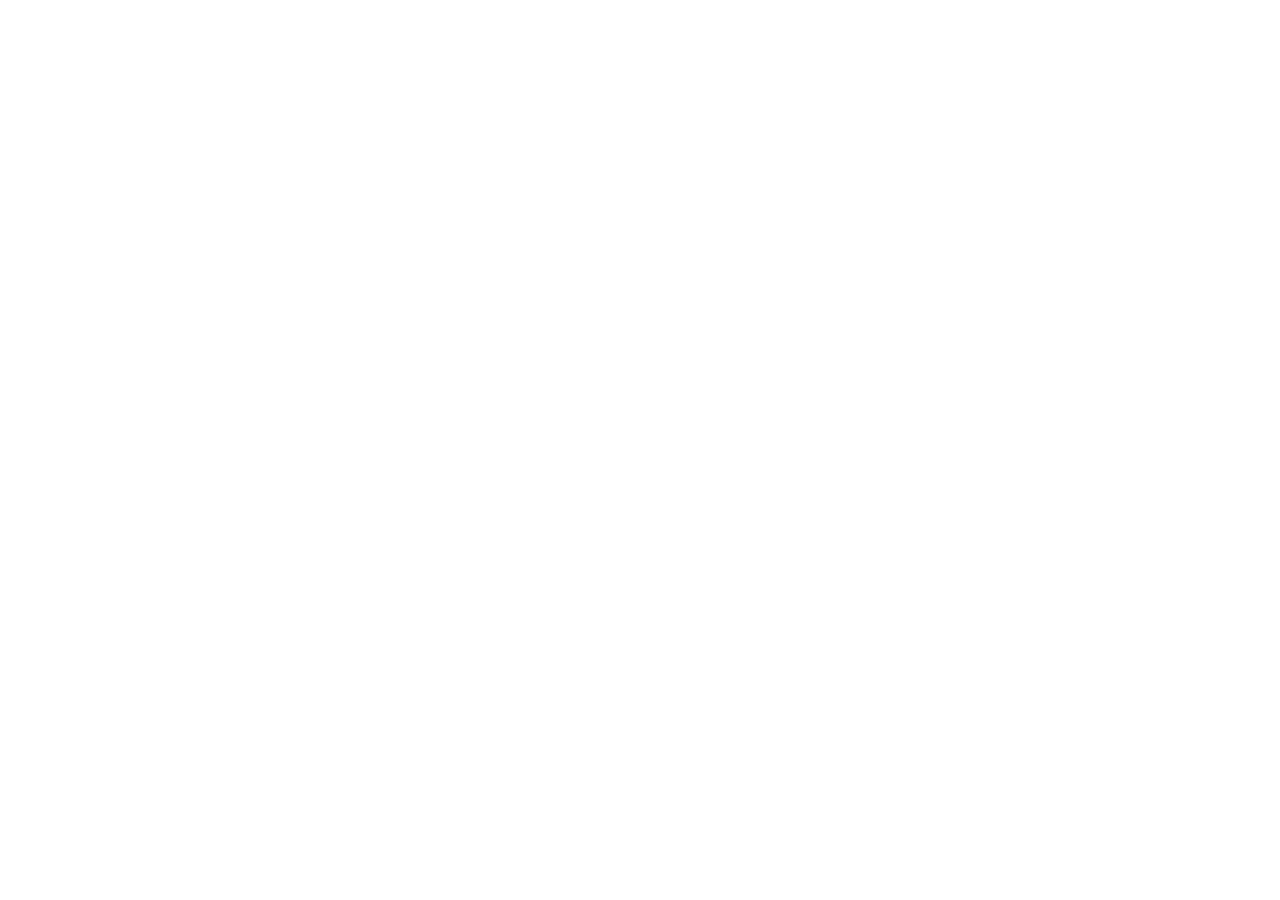
==== about.html @ af75d5c1 "Init : création du dépôt, arborescence des fichiers et structure HTML de base" ====
<!DOCTYPE html>
<html lang="en">
<head>
    <meta charset="UTF-8">
    <meta name="viewport" content="width=device-width, initial-scale=1.0">
    <title>À Propos - AfriTalent</title>


    <link href="https://cdn.jsdelivr.net/npm/bootstrap@5.3.8/dist/css/bootstrap.min.css" rel="stylesheet" integrity="sha384-sRIl4kxILFvY47J16cr9ZwB07vP4J8+LH7qKQnuqkuIAvNWLzeN8tE5YBujZqJLB" crossorigin="anonymous">
    
    
    <link rel="stylesheet" type="text/css" href="css/style.css">
</head>

<body>


    <script src="js/main.js"></script>
    <script src="https://cdn.jsdelivr.net/npm/bootstrap@5.3.8/dist/js/bootstrap.bundle.min.js" integrity="sha384-FKyoEForCGlyvwx9Hj09JcYn3nv7wiPVlz7YYwJrWVcXK/BmnVDxM+D2scQbITxI" crossorigin="anonymous"></script>
</body>
</html>
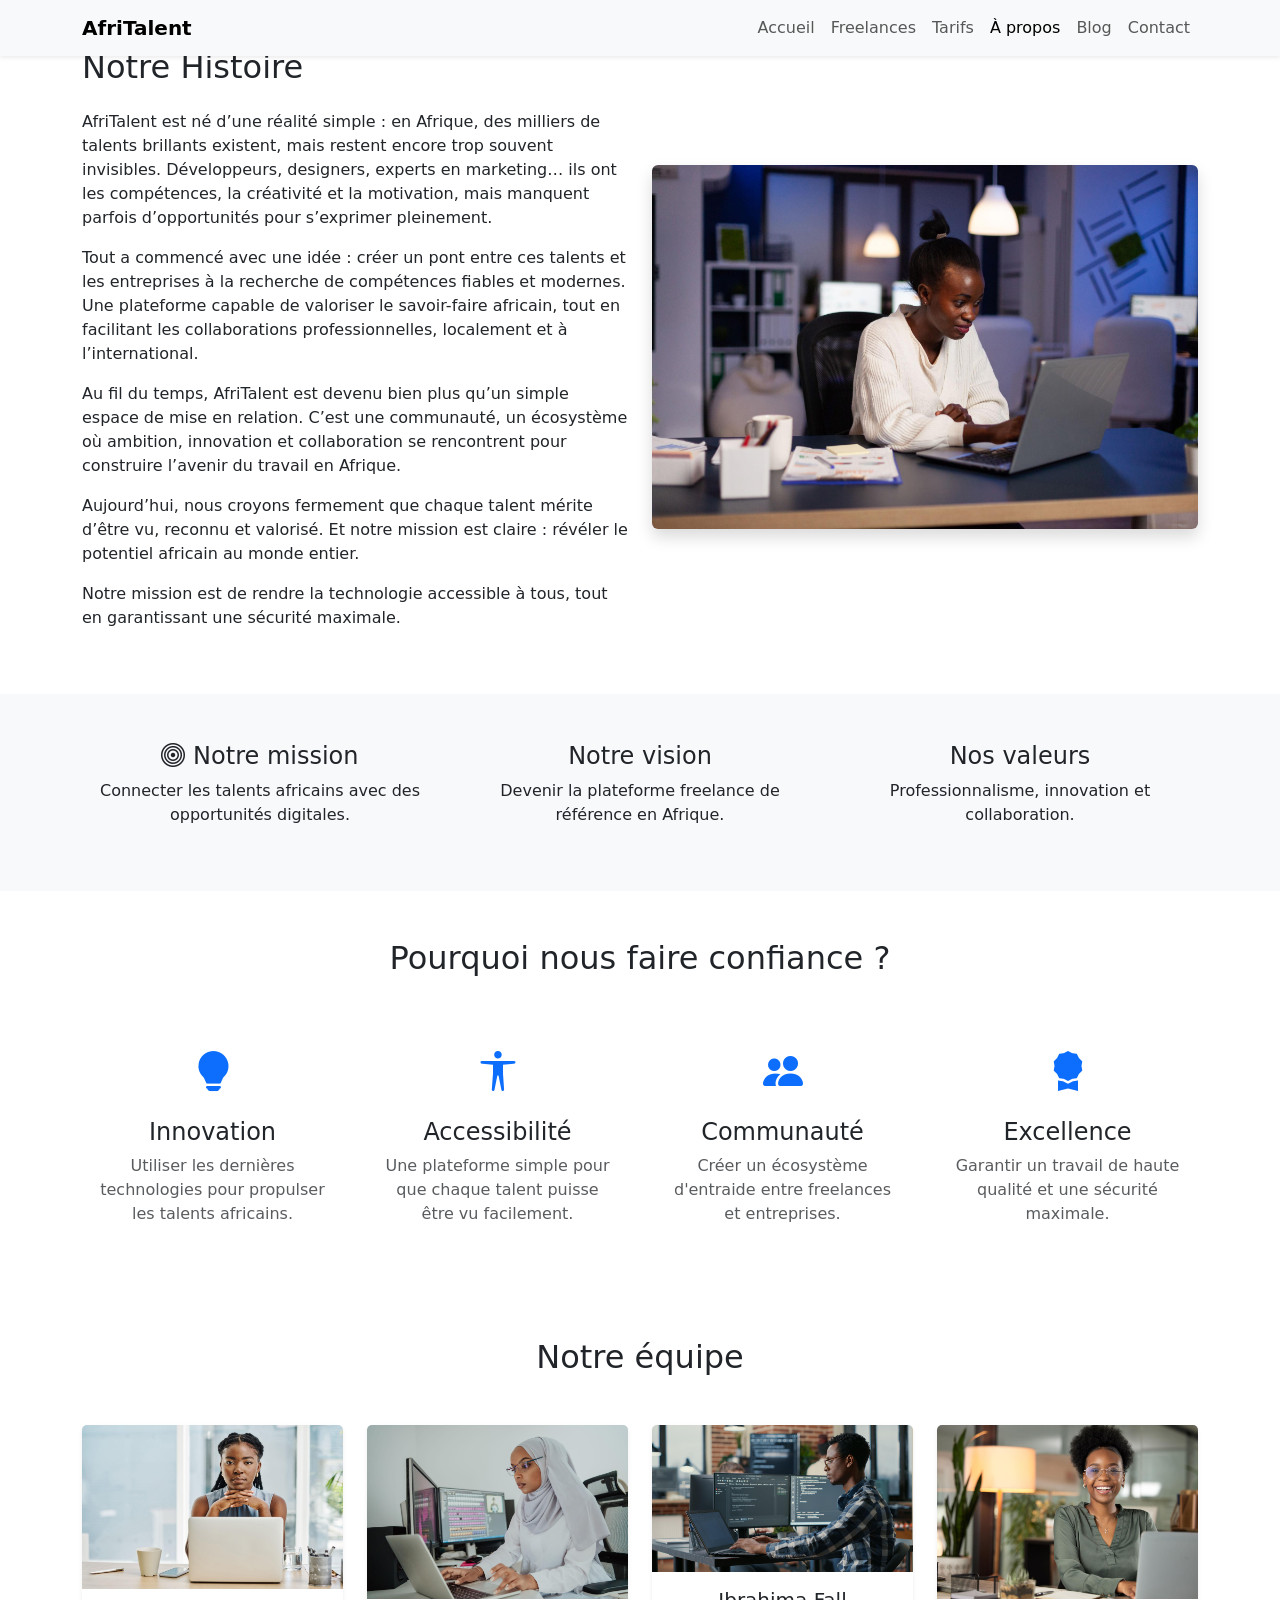
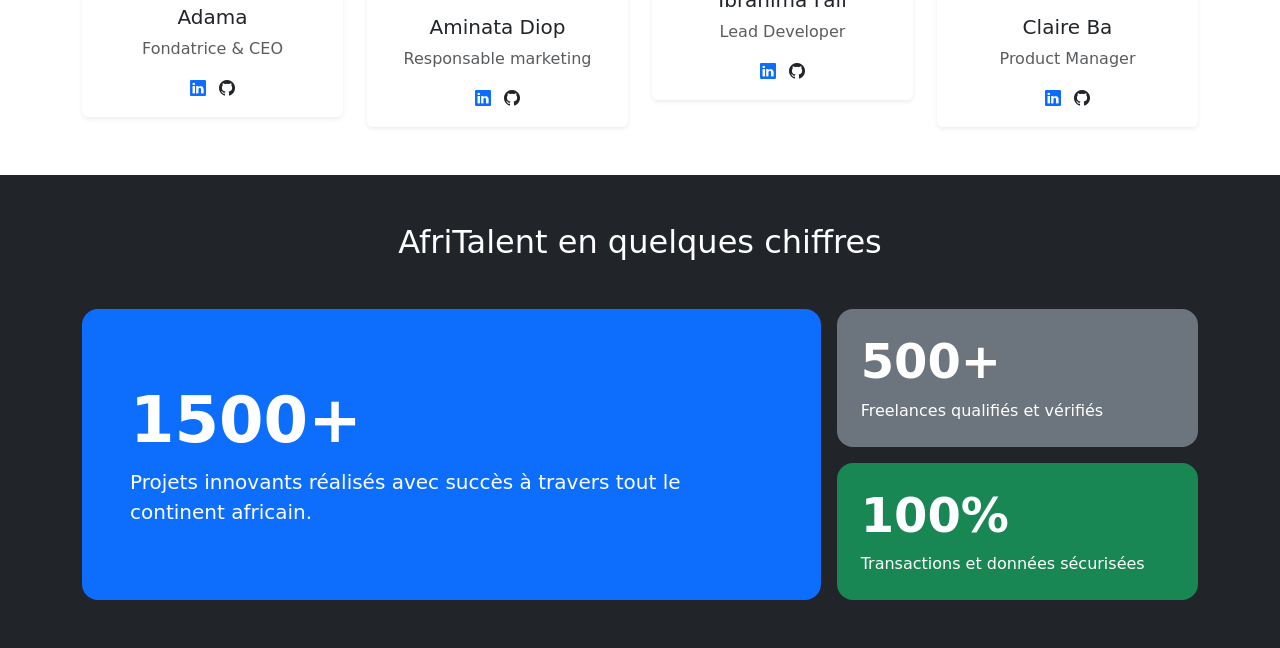
==== commit c970300d: "Commit 2: Structure HTML complete et images" ====
--- a/about.html
+++ b/about.html
@@ -7,14 +7,221 @@
 
 
     <link href="https://cdn.jsdelivr.net/npm/bootstrap@5.3.8/dist/css/bootstrap.min.css" rel="stylesheet" integrity="sha384-sRIl4kxILFvY47J16cr9ZwB07vP4J8+LH7qKQnuqkuIAvNWLzeN8tE5YBujZqJLB" crossorigin="anonymous">
-    
+    <link rel="stylesheet" href="https://cdn.jsdelivr.net/npm/bootstrap-icons@1.11.0/font/bootstrap-icons.css">
     
     <link rel="stylesheet" type="text/css" href="css/style.css">
 </head>
 
 <body>
-
-
+    <header>
+        <nav class="navbar navbar-expand-lg bg-body-tertiary fixed-top shadow-sm">
+            <div class="container">
+                <a class="navbar-brand fw-bold" href="index.html">AfriTalent</a>
+                <button class="navbar-toggler" type="button" data-bs-toggle="collapse" data-bs-target="#navbar" aria-controls="navbar" aria-expanded="false" aria-label="Toggle navigation">
+                    <span class="navbar-toggler-icon"></span>
+                </button>
+                <div class="collapse navbar-collapse" id="navbar">
+                    <ul class="navbar-nav ms-auto mb-2 mb-lg-0">
+                       <li class="nav-item"><a class="nav-link" href="index.html">Accueil</a></li>
+                       <li class="nav-item"><a class="nav-link" href="freelances.html">Freelances</a></li>
+                       <li class="nav-item"><a class="nav-link" href="tarifs.html">Tarifs</a></li>
+                       <li class="nav-item"><a class="nav-link active" aria-current="page" href="about.html">À propos</a></li>
+                       <li class="nav-item"><a class="nav-link" href="blog.html">Blog</a></li>
+                       <li class="nav-item"><a class="nav-link" href="contact.html">Contact</a></li>
+                
+
+                    </ul>
+                </div>
+            </div>
+
+        </nav>
+    </header>
+
+    <section class="histoire py-5">
+    <div class="container">
+        <div class="row align-items-center">
+            <div class="col-md-6">
+                <h2 class="mb-4">Notre Histoire</h2>
+                <p>
+                    AfriTalent est né d’une réalité simple : en Afrique, des milliers de talents brillants existent, mais restent encore trop souvent invisibles. Développeurs, designers, experts en marketing… ils ont les compétences, la créativité et la motivation, mais manquent parfois d’opportunités pour s’exprimer pleinement.
+                </p>    
+                <p>
+                    Tout a commencé avec une idée : créer un pont entre ces talents et les entreprises à la recherche de compétences fiables et modernes. Une plateforme capable de valoriser le savoir-faire africain, tout en facilitant les collaborations professionnelles, localement et à l’international.
+                </p>
+                <p>
+                    Au fil du temps, AfriTalent est devenu bien plus qu’un simple espace de mise en relation. C’est une communauté, un écosystème où ambition, innovation et collaboration se rencontrent pour construire l’avenir du travail en Afrique.
+                </p>
+                <p>
+                    Aujourd’hui, nous croyons fermement que chaque talent mérite d’être vu, reconnu et valorisé. Et notre mission est claire : révéler le potentiel africain au monde entier.
+                </p>
+                <p>
+                    Notre mission est de rendre la technologie accessible à tous, tout en garantissant une sécurité maximale.
+                </p>
+            </div>
+            <div class="col-md-6">
+                <img src="images/notre-histoire.jpg" alt="Notre équipe au travail" class="img-fluid rounded shadow">
+            </div>
+        </div>
+    </div>
+</section>
+
+<section class="py-5 bg-light">
+    <div class="container">
+        <div class="row text-center">
+
+            <div class="col-md-4">
+                <h4><i class="bi bi-bullseye"></i> Notre mission</h4>
+                <p>Connecter les talents africains avec des opportunités digitales.</p>
+            </div>
+
+            <div class="col-md-4">
+                <h4>Notre vision</h4>
+                <p>Devenir la plateforme freelance de référence en Afrique.</p>
+            </div>
+
+            <div class="col-md-4">
+                <h4>Nos valeurs</h4>
+                <p>Professionnalisme, innovation et collaboration.</p>
+            </div>
+
+        </div>
+    </div>
+</section>
+<!-- Section Valeurs Détaillées -->
+<section class="nos-valeurs py-5">
+    <div class="container text-center">
+        <h2 class="mb-5">Pourquoi nous faire confiance ?</h2>
+        <div class="row g-4">
+            <!-- Innovation -->
+            <div class="col-md-3">
+                <div class="card h-100 border-0">
+                    <div class="card-body">
+                        <i class="bi bi-lightbulb-fill text-primary fs-1"></i>
+                        <h4 class="card-title mt-3">Innovation</h4>
+                        <p class="card-text text-muted">Utiliser les dernières technologies pour propulser les talents africains.</p>
+                    </div>
+                </div>
+            </div>
+
+            <!-- Accessibilité -->
+            <div class="col-md-3">
+                <div class="card h-100 border-0">
+                    <div class="card-body">
+                        <i class="bi bi-universal-access text-primary fs-1"></i>
+                        <h4 class="card-title mt-3">Accessibilité</h4>
+                        <p class="card-text text-muted">Une plateforme simple pour que chaque talent puisse être vu facilement.</p>
+                    </div>
+                </div>
+            </div>
+
+            <!-- Communauté -->
+            <div class="col-md-3">
+                <div class="card h-100 border-0">
+                    <div class="card-body">
+                        <i class="bi bi-people-fill text-primary fs-1"></i>
+                        <h4 class="card-title mt-3">Communauté</h4>
+                        <p class="card-text text-muted">Créer un écosystème d'entraide entre freelances et entreprises.</p>
+                    </div>
+                </div>
+            </div>
+
+            <!-- Excellence -->
+            <div class="col-md-3">
+                <div class="card h-100 border-0">
+                    <div class="card-body">
+                        <i class="bi bi-award-fill text-primary fs-1"></i>
+                        <h4 class="card-title mt-3">Excellence</h4>
+                        <p class="card-text text-muted">Garantir un travail de haute qualité et une sécurité maximale.</p>
+                    </div>
+                </div>
+            </div>
+        </div>
+    </div>
+</section>
+
+<section class="py-5">
+    <div class="container">
+        <h2 class="text-center mb-5">Notre équipe</h2>
+
+        <div class="row g-4">
+            <div class="col-12 col-md-6 col-lg-3">
+                <div class="card text-center border-0 shadow-sm">
+                    <img src="images/adama.jpg" class="card-img-top" alt="Fondatrice">
+                    <div class="card-body">
+                        <h5 class="card-title">Adama</h5>
+                        <p class="card-text text-muted">Fondatrice & CEO</p>
+                        <div class="reseaux-sociaux">
+                            <a href="#" class="text-primary me-2"><i class="bi bi-linkedin"></i></a>
+                            <a href="#" class="text-dark"><i class="bi bi-github"></i></a>
+                        </div>
+                    </div>    
+                </div>
+            </div>
+            <div class="col-12 col-md-6 col-lg-3">
+                <div class="card text-center border-0 shadow-sm">
+                    <img src="images/aminata-diop.jpg" class="card-img-top" alt="Responsable marketing">
+                    <div class="card-body">
+                        <h5 class="card-title">Aminata Diop</h5>
+                        <p class="card-text text-muted">Responsable marketing</p>
+                        <div class="reseaux-sociaux">
+                            <a href="#" class="text-primary me-2"><i class="bi bi-linkedin"></i></a>
+                            <a href="#" class="text-dark"><i class="bi bi-github"></i></a>
+                        </div>
+                    </div>    
+                </div>
+            </div>
+            <div class="col-12 col-md-6 col-lg-3">
+                <div class="card text-center border-0 shadow-sm">
+                    <img src="images/ibrahima-fall.jpj.jpg" class="card-img-top" alt="Développeur principal">
+                    <div class="card-body">
+                        <h5 class="card-title">Ibrahima Fall</h5>
+                        <p class="card-text text-muted">Lead Developer</p>
+                        <div class="reseaux-sociaux">
+                            <a href="#" class="text-primary me-2"><i class="bi bi-linkedin"></i></a>
+                            <a href="#" class="text-dark"><i class="bi bi-github"></i></a>
+                        </div>
+                    </div>    
+                </div>
+            </div>
+            <div class="col-12 col-md-6 col-lg-3">
+                <div class="card text-center border-0 shadow-sm">
+                    <img src="images/claire-ba.jpg" class="card-img-top" alt="Responsable produit">
+                    <div class="card-body">
+                        <h5 class="card-title">Claire Ba</h5>
+                        <p class="card-text text-muted">Product Manager</p>
+                        <div class="reseaux-sociaux">
+                            <a href="#" class="text-primary me-2"><i class="bi bi-linkedin"></i></a>
+                            <a href="#" class="text-dark"><i class="bi bi-github"></i></a>
+                        </div>
+                    </div>    
+                </div>
+            </div>
+        </div>
+    </div>
+</section> 
+ <section class="chiffres-cles py-5 bg-dark text-white">
+        <div class="container">
+            <h2 class="text-center mb-5">AfriTalent en quelques chiffres</h2>
+            <div class="row g-3">
+                <div class="col-md-8">
+                    <div class="bg-primary p-5 rounded-4 h-100 d-flex flex-column justify-content-center">
+                        <h3 class="display-3 fw-bold">1500+</h3>
+                        <p class="fs-5 mb-0">Projets innovants réalisés avec succès à travers tout le continent africain.</p>
+                    </div>
+                </div>
+                <div class="col-md-4">
+                    <div class="bg-secondary p-4 rounded-4 mb-3">
+                        <h3 class="display-5 fw-bold">500+</h3>
+                        <p class="mb-0 text-light-50">Freelances qualifiés et vérifiés</p>
+                    </div>
+                    <div class="bg-success p-4 rounded-4">
+                        <h3 class="display-5 fw-bold">100%</h3>
+                        <p class="mb-0">Transactions et données sécurisées</p>
+                    </div>
+                </div>
+            </div>
+        </div>
+    </section>          
     <script src="js/main.js"></script>
     <script src="https://cdn.jsdelivr.net/npm/bootstrap@5.3.8/dist/js/bootstrap.bundle.min.js" integrity="sha384-FKyoEForCGlyvwx9Hj09JcYn3nv7wiPVlz7YYwJrWVcXK/BmnVDxM+D2scQbITxI" crossorigin="anonymous"></script>
 </body>
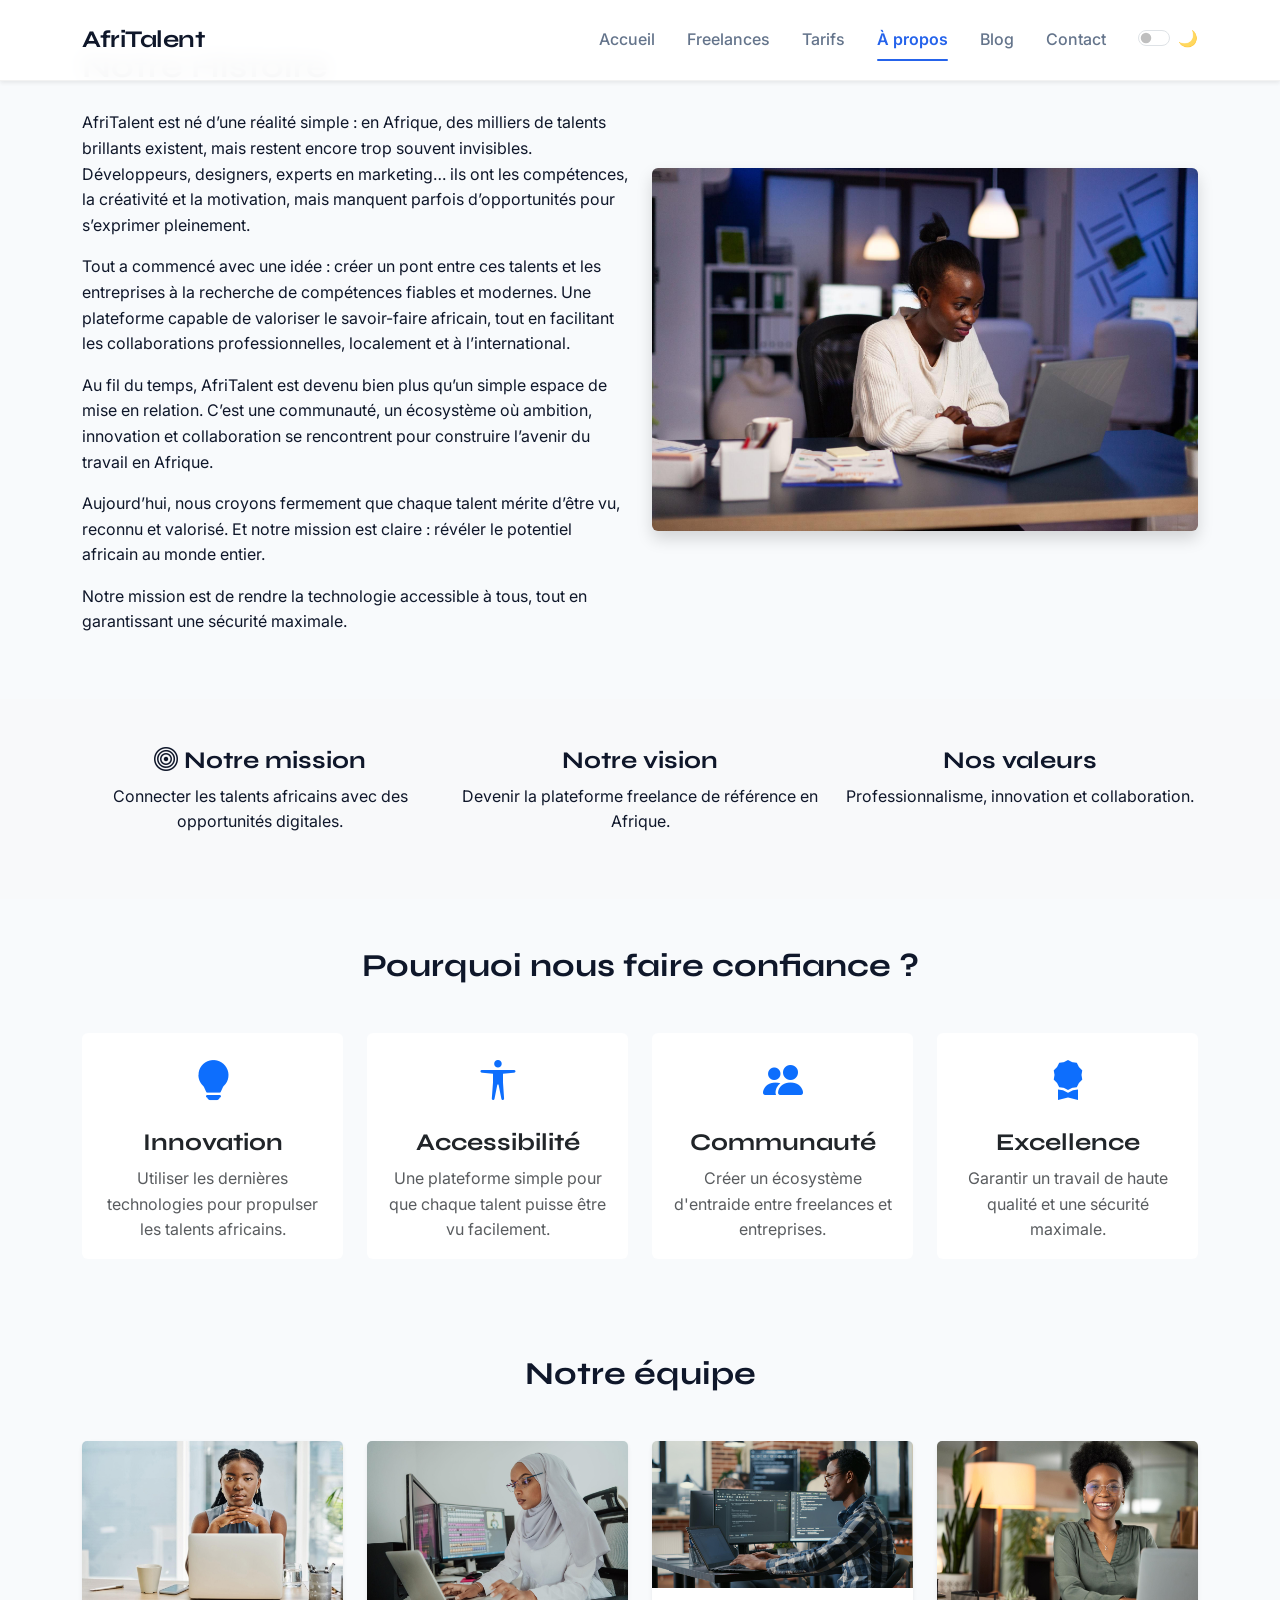
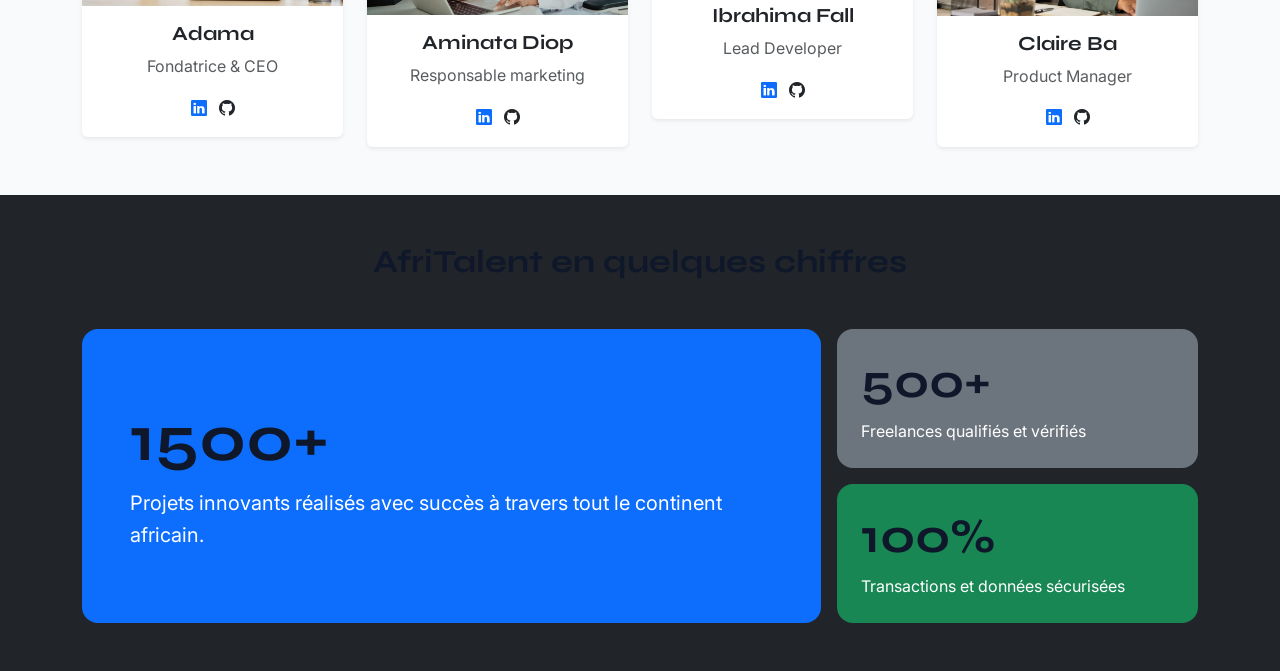
==== commit 69a5254f: "Commit 3:  CSS : variables, typographie, layout général et styles de base" ====
--- a/about.html
+++ b/about.html
@@ -31,6 +31,10 @@
                 
 
                     </ul>
+                    <div class="form-check form-switch ms-3">
+                        <input class="form-check-input" type="checkbox" id="theme-toggle">
+                        <label class="form-check-label text-muted" for="theme-toggle">🌙</label>
+                    </div>
                 </div>
             </div>
 
--- a/css/style.css
+++ b/css/style.css
@@ -0,0 +1,114 @@
+/* ==========================================================================
+   1. IMPORTATIONS & VARIABLES GLOBAL (Google Fonts & :root)
+   ========================================================================== */
+@import url('https://fonts.googleapis.com/css2?family=Inter:wght@400;500;600&family=Syne:wght@700;800&display=swap');
+
+:root {
+    /* Palette de couleurs (Cohérente & orientée Tech/Sécurité) */
+    --color-primary: #2563eb;       /* Bleu Tech principal */
+    --color-primary-dark: #1d4ed8;  /* Bleu foncé pour les survols (hover) */
+    --color-secondary: #0f172a;    /* Bleu nuit / Noir pour les titres et le mode sombre */
+    --color-accent: #dc2626;       /* Rouge Alerte/Sécurité (parfait pour tes clins d'œil !) */
+    --color-bg-light: #f8fafc;     /* Fond de page ultra-clair */
+    --color-muted: #64748b;        /* Gris pour les textes secondaires / descriptions */
+
+    /* Typographies (Exigence des 2 Google Fonts) */
+    --font-titles: 'Syne', sans-serif;
+    --font-body: 'Inter', sans-serif;
+
+    /* Espacements standardisés */
+    --space-xs: 0.5rem;   /* 8px */
+    --space-sm: 1rem;     /* 16px */
+    --space-md: 2rem;     /* 32px */
+    --space-lg: 4rem;     /* 64px */
+    
+    /* Transitions fluides pour les boutons et liens */
+    --transition-smooth: all 0.3s ease;
+}
+/* ==========================================================================
+   2. RESET CSS & STYLES DE BASE
+   ========================================================================== */
+*, *::before, *::after {
+    box-sizing: border-box;
+    margin: 0;
+    padding: 0;
+}
+
+body {
+    font-family: var(--font-body);
+    background-color: var(--color-bg-light);
+    color: var(--color-secondary);
+    line-height: 1.6;
+    overflow-x: hidden;   
+}
+img {
+        max-width: 100%;
+        display: block;
+    }
+    ul {
+        list-style: none;
+    }
+    section {
+        padding: var(--space-lg) 0;
+    }
+/* Application de la police des titres globalement */
+h1, h2, h3, h4, h5, h6, .display-4, .navbar-brand {
+    font-family: var(--font-titles);
+    color: var(--color-secondary);
+    font-weight: 700;
+}
+
+a {
+    text-decoration: none;
+    transition: var(--transition-smooth);
+}
+
+/* ==========================================================================
+   3. LAYOUT GÉNÉRAL : NAVBAR STYLISÉE
+   ========================================================================== */
+.navbar {
+    background-color: rgba(255, 255, 255, 0.95) !important;
+    backdrop-filter: blur(10px); /* Petit effet de flou moderne derrière la barre */
+    border-bottom: 1px solid rgba(0, 0, 0, 0.05);
+    padding: var(--space-sm) 0;
+}
+
+/* Le logo "AfriTalent" */
+.navbar-brand {
+    font-size: 1.5rem;
+    letter-spacing: -0.5px;
+    color: var(--color-secondary) !important;
+}
+
+/* Les liens du menu de navigation */
+.navbar-nav .nav-link {
+    font-family: var(--font-body);
+    font-weight: 500;
+    color: var(--color-muted) !important;
+    padding: var(--space-xs) var(--space-sm) !important;
+    position: relative;
+}
+
+/* Effet au survol (Hover) sur les liens */
+.navbar-nav .nav-link:hover {
+    color: var(--color-primary) !important;
+}
+
+/* Le lien de la page actuelle (Active) */
+.navbar-nav .nav-link.active {
+    color: var(--color-primary) !important;
+    font-weight: 600;
+}
+
+/*Une petite ligne animée sous le lien actif */
+.navbar-nav .nav-link.active::after {
+    content: '';
+    position: absolute;
+    bottom: 0;
+    left: var(--space-sm);
+    right: var(--space-sm);
+    height: 2px;
+    background-color: var(--color-primary);
+    border-radius: 2px;
+}
+
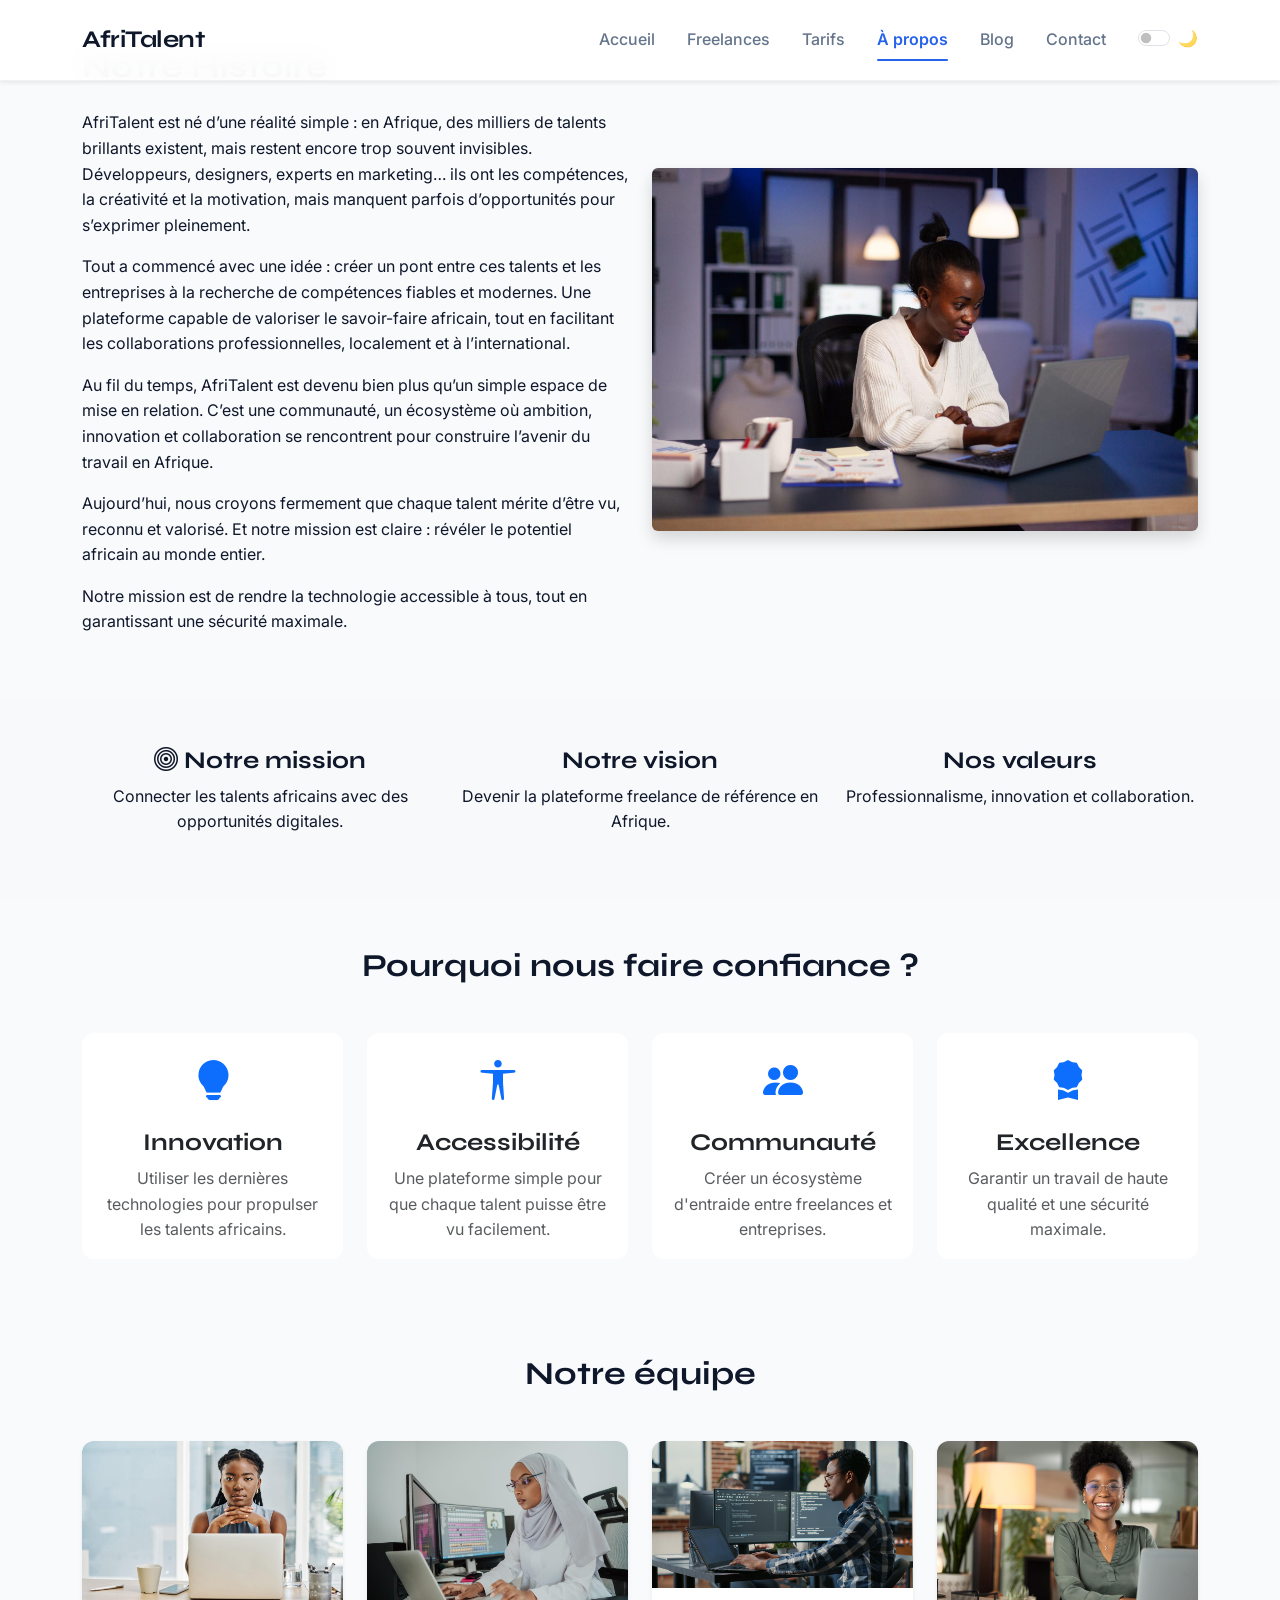
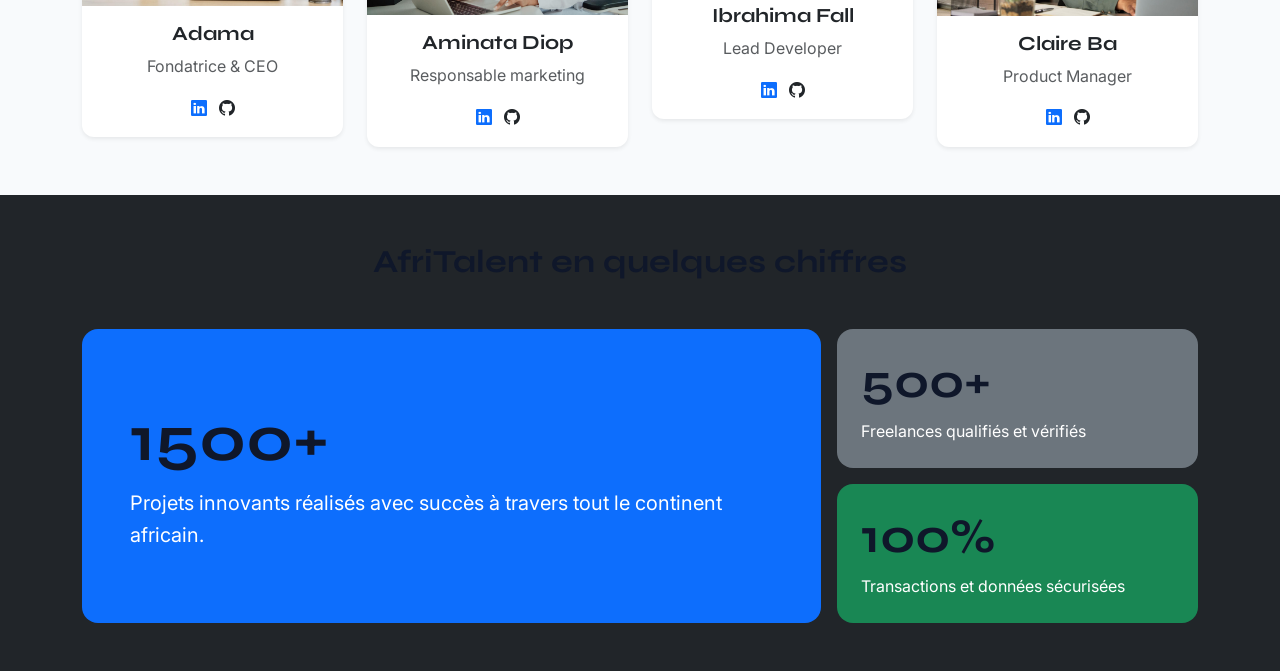
==== commit 56930286: "Commit 6: JS : dark mode avec localStorage, navbar dynamique au scroll" ====
--- a/about.html
+++ b/about.html
@@ -225,7 +225,8 @@
                 </div>
             </div>
         </div>
-    </section>          
+    </section>  
+    <button id="backToTop">↑</button>        
     <script src="js/main.js"></script>
     <script src="https://cdn.jsdelivr.net/npm/bootstrap@5.3.8/dist/js/bootstrap.bundle.min.js" integrity="sha384-FKyoEForCGlyvwx9Hj09JcYn3nv7wiPVlz7YYwJrWVcXK/BmnVDxM+D2scQbITxI" crossorigin="anonymous"></script>
 </body>
--- a/css/style.css
+++ b/css/style.css
@@ -111,4 +111,1370 @@
     background-color: var(--color-primary);
     border-radius: 2px;
 }
-
+/*==============================================================================================
+         COMMIT 4
+================================================================================================*/   
+/* ==========================================================================
+   4. COMPOSANTS SPÉCIFIQUES (Commit 4)
+   Hero • Bento Grid • Services • Témoignages • Cards • Buttons
+   ========================================================================== */
+
+/* ==========================================================================
+   HERO SECTION
+   ========================================================================== */
+.hero-section {
+    padding-top: 9rem; /* Un peu d'espace pour ne pas coller à la navbar fixe */
+    padding-bottom: 4rem;
+    background: linear-gradient(
+        135deg,
+        #f8fafc 0%,
+        #e2e8f0 100%
+    );
+}
+
+.hero-layout {
+    display: grid;
+    grid-template-columns: 1.2fr 1fr;
+    align-items: center;
+    gap: var(--space-lg);
+}
+
+.hero-content h1 {
+    font-size: clamp(2.5rem, 5vw, 4rem); /* Ajusté pour éviter que ce soit trop géant sur petits écrans */
+    line-height: 1.1;
+    margin-bottom: var(--space-md);
+    font-weight: 800;
+}
+
+/* Si tu utilises un span pour colorer un mot clé */
+.hero-content h1 span {
+    color: var(--color-primary);
+}
+
+.hero-content h2 {
+    font-family: var(--font-body);
+    font-size: 1.2rem;
+    font-weight: 400;
+    color: var(--color-muted);
+    margin-bottom: var(--space-md);
+    max-width: 600px;
+    line-height: 1.6;
+}
+
+.hero-image img {
+    width: 100%;
+    height: auto;
+    border-radius: 24px;
+    box-shadow: 0 20px 40px rgba(0, 0, 0, 0.10);
+    object-fit: cover;
+}
+
+.hero-cta {
+    display: flex;
+    gap: var(--space-sm);
+    margin-top: var(--space-md);
+}
+
+/* Liaison avec tes classes HTML personnalisées pour les boutons du Hero */
+.freelance-cta, .client-cta {
+    display: inline-block;
+    font-family: var(--font-body);
+    font-weight: 500;
+    padding: 0.75rem 1.5rem;
+    border-radius: 8px;
+    text-decoration: none;
+    transition: var(--transition-smooth);
+}
+
+.freelance-cta {
+    background-color: var(--color-primary);
+    color: #ffffff !important;
+}
+
+.freelance-cta:hover {
+    background-color: var(--color-primary-dark);
+    transform: translateY(-2px);
+}
+
+.client-cta {
+    background-color: transparent;
+    color: var(--color-primary) !important;
+    border: 2px solid var(--color-primary);
+}
+
+.client-cta:hover {
+    background-color: var(--color-primary);
+    color: #ffffff !important;
+    transform: translateY(-2px);
+}
+
+/* ==========================================================================
+   STATISTIQUES HERO
+   ========================================================================== */
+.stat-hero {
+    margin-top: var(--space-lg);
+    display: flex;
+    justify-content: space-between;
+    gap: var(--space-md);
+    background: #ffffff;
+    padding: var(--space-md);
+    border-radius: 20px;
+    box-shadow: 0 10px 30px rgba(0,0,0,0.05);
+}
+
+.stat-item {
+    text-align: center;
+    flex: 1;
+}
+
+.counter {
+    font-size: 2.2rem;
+    font-weight: 800;
+    color: var(--color-primary);
+    font-family: var(--font-titles);
+}
+
+.stat-item p {
+    margin-bottom: 0;
+    color: var(--color-muted);
+    font-size: 0.95rem;
+}
+
+/* ==========================================================================
+   BENTO GRID — COMMENT ÇA MARCHE
+   ========================================================================== */
+.bento-grid {
+    display: grid;
+    grid-template-columns: repeat(4, 1fr);
+    gap: var(--space-md);
+}
+
+/* Ciblage précis des cartes du bento */
+.bento-item {
+    background: #ffffff;
+    padding: var(--space-lg);
+    border-radius: 20px;
+    border: 1px solid rgba(0,0,0,0.03);
+    box-shadow: 0 5px 15px rgba(0,0,0,0.02);
+    transition: var(--transition-smooth);
+    position: relative;
+}
+
+.bento-item:hover {
+    transform: translateY(-8px);
+    box-shadow: 0 20px 40px rgba(0,0,0,0.06);
+}
+
+/* Gestion de l'asymétrie Bento */
+.etape1 {
+    grid-column: span 2;
+    background: linear-gradient(135deg, #ffffff 0%, #f0fdf4 100%); /* Petit effet dégradé discret pour la grande carte */
+}
+
+.etape4 {
+    grid-column: span 2;
+}
+
+.bento-item i {
+    font-size: 2rem;
+    color: var(--color-primary);
+    display: block;
+    margin-bottom: var(--space-sm);
+}
+
+.bento-item h3 {
+    font-size: 1.3rem;
+    font-weight: 700;
+    margin-bottom: var(--space-xs);
+}
+
+/* Correction de la classe pour correspondre au HTML (<span class="etape-numero">) */
+.etape-numero {
+    position: absolute;
+    top: var(--space-md);
+    right: var(--space-md);
+    color: var(--color-muted);
+    font-size: 0.85rem;
+    font-weight: 600;
+    opacity: 0.7;
+}
+
+/* ==========================================================================
+   SERVICES / CATEGORIES
+   ========================================================================== */
+.services-grid {
+    display: grid;
+    grid-template-columns: repeat(auto-fit, minmax(250px, 1fr));
+    gap: var(--space-md);
+}
+
+.category-card {
+    background-color: #ffffff;
+    padding: var(--space-lg);
+    border-radius: 20px;
+    text-align: center;
+    border: 1px solid rgba(0,0,0,0.05);
+    transition: var(--transition-smooth);
+}
+
+.category-card:hover {
+    transform: translateY(-10px);
+    box-shadow: 0 20px 40px rgba(37,99,235,0.12);
+    border-color: rgba(37,99,235,0.3);
+}
+
+.icon-box {
+    width: 70px;
+    height: 70px;
+    margin: 0 auto var(--space-sm) auto;
+    border-radius: 50%;
+    background: rgba(37,99,235,0.08);
+    display: flex;
+    justify-content: center;
+    align-items: center;
+    transition: var(--transition-smooth);
+}
+
+.category-card:hover .icon-box {
+    background: var(--color-primary);
+}
+
+.category-card:hover .icon-box i {
+    color: #ffffff;
+}
+
+.icon-box i {
+    font-size: 1.8rem;
+    color: var(--color-primary);
+    transition: var(--transition-smooth);
+}
+
+.category-card h3 {
+    font-size: 1.2rem;
+    font-weight: 700;
+    margin-bottom: var(--space-xs);
+}
+
+.freelance-count {
+    font-size: 0.9rem;
+    color: var(--color-muted);
+    font-weight: 500;
+}
+
+/* ==========================================================================
+   TÉMOIGNAGES / CAROUSEL
+   ========================================================================== */
+.testimonials-section {
+    background-color: #ffffff;
+    padding: var(--space-lg) 0;
+}
+
+.testimonial-card {
+    max-width: 700px;
+    margin: 0 auto var(--space-lg) auto;
+    background-color: #f8fafc; /* Remplacé par une couleur web standard si ta variable n'est pas encore lue */
+    padding: var(--space-lg);
+    border-radius: 24px;
+    text-align: center;
+}
+
+.testimonial-img {
+    width: 90px;
+    height: 90px;
+    object-fit: cover;
+    border-radius: 50%;
+    margin: 0 auto var(--space-sm) auto;
+    border: 3px solid #ffffff;
+    box-shadow: 0 4px 10px rgba(0,0,0,0.05);
+}
+
+.stars {
+    color: #fbbf24;
+    margin-bottom: var(--space-sm);
+    font-size: 1.1rem;
+}
+
+.testimonial-text {
+    font-size: 1.1rem;
+    color: #475569;
+    font-style: italic;
+    line-height: 1.6;
+    margin-bottom: var(--space-md);
+}
+
+.testimonial-name {
+    font-weight: 700;
+    font-size: 1.15rem;
+    margin-bottom: 2px;
+}
+
+/* ==========================================================================
+   CARTES GENERIQUES (Cards) & BOUTONS STANDARD BOOTSTRAP
+   ========================================================================== */
+.card {
+    background-color: #ffffff;
+    border-radius: 12px;
+    overflow: hidden;
+    transition: var(--transition-smooth);
+    border: 1px solid rgba(0,0,0,0.05);
+}
+
+.card:hover {
+    transform: translateY(-5px);
+    box-shadow: 0 10px 20px rgba(15, 23, 42, 0.08) !important;
+}
+
+.btn {
+    font-family: var(--font-body);
+    font-weight: 500;
+    padding: 0.6rem 1.2rem;
+    border-radius: 8px;
+    transition: var(--transition-smooth);
+}
+
+.btn-primary {
+    background-color: var(--color-primary);
+    border-color: var(--color-primary);
+    color: #ffffff;
+}
+
+.btn-primary:hover {
+    background-color: var(--color-primary-dark);
+    border-color: var(--color-primary-dark);
+}      
+
+/*================================================================================================
+    COMMIT 5
+==================================================================================================*/
+/* ==========================================================================
+   5. RESPONSIVE DESIGN — MOBILE & TABLETTE (Commit 5)
+   ========================================================================== */
+
+/* ==========================================================================
+   FOOTER
+   ========================================================================== */
+footer {
+    background-color: var(--color-secondary);
+    color: #ffffff;
+    padding: var(--space-lg) 0 var(--space-md);
+}
+
+footer h4,
+footer h5 {
+    color: #ffffff !important;
+    margin-bottom: var(--space-sm);
+    font-size: 1.2rem;
+}
+
+footer a {
+    color: var(--color-muted);
+    text-decoration: none;
+    transition: var(--transition-smooth);
+}
+
+footer a:hover {
+    color: #ffffff !important;
+    padding-left: 4px;
+}
+
+.footer-bottom {
+    border-top: 1px solid rgba(255,255,255,0.1);
+    margin-top: var(--space-md);
+    padding-top: var(--space-sm);
+    font-size: 0.9rem;
+    color: var(--color-muted);
+}
+
+/* ==========================================================================
+   TABLETTE — 992px
+   ========================================================================== */
+@media (max-width: 992px) {
+
+    /* HERO */
+    .hero-layout {
+        grid-template-columns: 1fr;
+        text-align: center;
+    }
+
+    .hero-content h2 {
+        margin-left: auto;
+        margin-right: auto;
+    }
+
+    .hero-cta {
+        justify-content: center;
+        flex-wrap: wrap;
+    }
+
+    .hero-image img {
+        max-width: 100%;
+        margin-top: var(--space-md);
+    }
+
+    /* STATISTIQUES */
+    .stat-hero {
+        flex-direction: column;
+        text-align: center;
+    }
+
+    /* BENTO GRID */
+    .bento-grid {
+        grid-template-columns: 1fr 1fr;
+    }
+
+    .etape1,
+    .etape4 {
+        grid-column: span 2;
+    }
+
+    /* TÉMOIGNAGES */
+    .testimonial-card {
+        padding: var(--space-md);
+    }
+
+    /* FOOTER */
+    footer {
+        text-align: center;
+    }
+}
+
+/* ==========================================================================
+   MOBILE — 768px
+   ========================================================================== */
+@media (max-width: 768px) {
+
+    /* NAVBAR */
+    .navbar-nav {
+        padding-top: var(--space-sm);
+        text-align: center;
+    }
+
+    .navbar-nav .nav-link {
+        padding: 0.8rem 0 !important;
+    }
+
+    /* HERO */
+    .hero-section {
+        padding-top: 7rem;
+        min-height: auto;
+    }
+
+    .hero-content h1 {
+        font-size: 2.7rem;
+    }
+
+    .hero-content h2 {
+        font-size: 1rem;
+    }
+
+    /* BENTO GRID */
+    .bento-grid {
+        grid-template-columns: 1fr;
+    }
+
+    .etape1,
+    .etape4 {
+        grid-column: span 1;
+    }
+
+    /* SERVICES */
+    .services-grid {
+        grid-template-columns: 1fr;
+    }
+
+    /* STATISTIQUES */
+    .counter {
+        font-size: 1.7rem;
+    }
+
+    /* FOOTER */
+    .social-icons {
+        justify-content: center;
+    }
+}
+
+/* ==========================================================================
+   PETITS MOBILES — 375px
+   ========================================================================== */
+@media (max-width: 375px) {
+
+    .hero-content h1 {
+        font-size: 2.2rem;
+    }
+
+    .hero-content h2 {
+        font-size: 0.95rem;
+    }
+
+    /* Correction : Ajout de tes classes personnalisées du Hero pour le 100% */
+    .btn,
+    .btn-primary,
+    .btn-outline-primary,
+    .freelance-cta,
+    .client-cta {
+        width: 100%;
+        text-align: center;
+    }
+
+    .testimonial-card {
+        padding: var(--space-sm);
+    }
+
+    .card-title {
+        font-size: 1.1rem;
+    }
+}
+/* ==========================================================================
+                  COMMIT 6
+   ========================================================================== */
+
+/* ==========================================================================
+   TRANSITIONS GLOBALES
+   ========================================================================== */
+body,
+section,
+.card,
+.category-card,
+.bento-grid > div,
+.testimonial-card,
+.stat-hero,
+.navbar,
+footer,
+.carte-freelance,
+.carte-blog,
+.carte-tarif,
+.carte-tarif-plus-visible {
+    transition:
+        background-color 0.4s ease,
+        color 0.4s ease,
+        border-color 0.4s ease,
+        box-shadow 0.4s ease,
+        transform 0.3s ease;
+}
+
+/* ==========================================================================
+   NAVBAR DYNAMIQUE AU SCROLL
+   ========================================================================== */
+.navbar {
+    backdrop-filter: blur(14px);
+    transition: all 0.3s ease;
+}
+
+.navbar-scrolled {
+    padding: 0.45rem 0 !important;
+    background-color: rgba(255, 255, 255, 0.95) !important;
+    box-shadow: 0 10px 30px rgba(0, 0, 0, 0.08);
+}
+
+/* ==========================================================================
+   SECTION FILTRES
+   ========================================================================== */
+.section-filtres .barre-filtre {
+    display: flex;
+    gap: 10px;
+    flex-wrap: wrap;
+    margin-top: var(--space-md);
+}
+
+.section-filtres .btn-filtre,
+.section-catalogue button {
+    font-family: var(--font-body);
+    font-weight: 500;
+    font-size: 0.95rem;
+
+    padding: 0.6rem 1.4rem;
+
+    background-color: #f1f5f9;
+    color: var(--color-secondary);
+
+    border: 1px solid #e2e8f0;
+    border-radius: 30px;
+
+    cursor: pointer;
+    transition: var(--transition-smooth);
+}
+
+.section-filtres .btn-filtre:hover,
+.section-filtres .btn-filtre.active,
+.section-catalogue button:hover,
+.section-catalogue button.active {
+    background-color: var(--color-primary);
+    border-color: var(--color-primary);
+    color: #ffffff !important;
+
+    transform: translateY(-2px);
+
+    box-shadow: 0 4px 12px rgba(37, 99, 235, 0.2);
+}
+
+/* ==========================================================================
+   SECTION "COMMENT ÇA MARCHE" — BENTO GRID
+   ========================================================================== */
+.function-section {
+    background-color: #ffffff;
+    padding: 60px 0;
+}
+
+.bento-grid > div[class^="etape"] {
+    background-color: #f8fafc;
+    border: 1px solid #e2e8f0;
+
+    border-radius: 16px;
+    padding: 25px;
+
+    transition:
+        transform 0.3s ease,
+        box-shadow 0.3s ease;
+}
+
+.bento-grid > div[class^="etape"]:hover {
+    transform: translateY(-3px);
+
+    box-shadow: 0 10px 20px rgba(0, 0, 0, 0.05);
+}
+
+.bento-grid > div[class^="etape"] i {
+    color: var(--color-primary);
+    font-size: 1.2rem;
+    margin-right: 8px;
+}
+
+.bento-grid .etape.numero {
+    font-size: 0.85rem;
+    font-weight: 700;
+
+    color: var(--color-primary);
+
+    text-transform: uppercase;
+    letter-spacing: 0.5px;
+}
+
+.bento-grid > div[class^="etape"] h3 {
+    font-size: 1.3rem;
+    font-weight: 700;
+
+    color: #1e293b;
+
+    margin-top: 15px;
+    margin-bottom: 10px;
+}
+
+.bento-grid > div[class^="etape"] p {
+    font-size: 0.92rem;
+    line-height: 1.6;
+
+    color: #64748b;
+
+    margin-bottom: 0;
+}
+
+/* ==========================================================================
+   CARTES FREELANCES
+   ========================================================================== */
+.carte-freelance {
+    display: flex;
+    flex-direction: column;
+
+    margin-bottom: var(--space-sm);
+
+    transition: transform 0.3s ease;
+}
+
+.carte-freelance:hover {
+    transform: translateY(-6px);
+}
+
+/* IMAGE */
+.carte-freelance .img-container {
+    position: relative;
+
+    width: 100%;
+    height: 230px;
+
+    overflow: hidden;
+
+    border-radius: 16px 16px 0 0;
+}
+
+.carte-freelance .img-container img {
+    width: 100%;
+    height: 100%;
+
+    object-fit: cover;
+
+    transition: transform 0.4s ease;
+}
+
+.carte-freelance:hover .img-container img {
+    transform: scale(1.04);
+}
+
+/* BADGE PRIX */
+.carte-freelance .prix-badge {
+    position: absolute;
+    top: 15px;
+    left: 15px;
+
+    z-index: 2;
+
+    padding: 0.4rem 0.9rem;
+
+    background-color: rgba(15, 23, 42, 0.85);
+    backdrop-filter: blur(4px);
+
+    color: #ffffff;
+
+    border-radius: 20px;
+
+    font-size: 0.85rem;
+    font-weight: 600;
+}
+
+/* BODY */
+.carte-freelance .body-carte {
+    display: flex;
+    flex-direction: column;
+    flex-grow: 1;
+
+    padding: var(--space-md);
+
+    background-color: #ffffff;
+
+    border: 1px solid #e2e8f0;
+    border-top: none;
+
+    border-radius: 0 0 16px 16px;
+
+    box-shadow: 0 4px 6px -1px rgba(0, 0, 0, 0.05);
+
+    transition: var(--transition-smooth);
+}
+
+.carte-freelance:hover .body-carte {
+    border-color: var(--color-primary);
+
+    box-shadow: 0 20px 25px -5px rgba(0, 0, 0, 0.1);
+}
+
+.carte-freelance .body-carte h3 {
+    font-size: 1.3rem;
+    font-weight: 700;
+
+    color: var(--color-secondary);
+
+    margin-bottom: 0.25rem;
+}
+
+.carte-freelance .function {
+    font-size: 0.88rem;
+    font-weight: 600;
+
+    color: var(--color-primary);
+
+    margin-bottom: var(--space-xs);
+}
+
+.carte-freelance .description {
+    flex-grow: 1;
+
+    font-size: 0.92rem;
+    line-height: 1.5;
+
+    color: var(--color-muted);
+
+    margin-bottom: var(--space-sm);
+}
+
+.carte-freelance .stars {
+    color: #ffb703;
+
+    margin-bottom: var(--space-md);
+
+    font-size: 0.9rem;
+}
+
+/* BOUTONS */
+.carte-freelance .btn-profil,
+.carte-freelance .btn-contact {
+    display: inline-block;
+
+    padding: 0.5rem 1rem;
+
+    text-align: center;
+    text-decoration: none;
+
+    border-radius: 8px;
+
+    font-size: 0.9rem;
+    font-weight: 600;
+
+    transition: var(--transition-smooth);
+
+    margin-bottom: var(--space-xs);
+}
+
+.carte-freelance .btn-profil {
+    background-color: var(--color-primary);
+    color: #ffffff !important;
+}
+
+.carte-freelance .btn-profil:hover {
+    background-color: var(--color-primary-dark);
+}
+
+.carte-freelance .btn-contact {
+    background-color: transparent;
+
+    color: var(--color-primary) !important;
+
+    border: 1px solid var(--color-primary);
+}
+
+.carte-freelance .btn-contact:hover {
+    background-color: rgba(37, 99, 235, 0.05);
+}
+
+/* CONTACTS */
+.carte-freelance .contacts-hidden {
+    display: flex;
+    justify-content: center;
+    gap: 15px;
+
+    margin-top: var(--space-xs);
+    padding-top: var(--space-xs);
+
+    border-top: 1px solid #f1f5f9;
+}
+
+.carte-freelance .contacts-hidden a {
+    color: var(--color-muted);
+
+    font-size: 1.1rem;
+
+    transition: var(--transition-smooth);
+}
+
+.carte-freelance .contacts-hidden a:hover {
+    color: var(--color-primary);
+}
+
+/* ==========================================================================
+   SECTION TARIFS
+   ========================================================================== */
+.section-tarifs {
+    padding-top: 80px !important;
+}
+
+.carte-tarif,
+.carte-tarif-plus-visible {
+    position: relative;
+
+    display: flex;
+    flex-direction: column;
+    justify-content: space-between;
+
+    height: 100%;
+
+    padding: var(--space-md);
+
+    background-color: #ffffff;
+
+    border: 1px solid #e2e8f0;
+    border-radius: 16px;
+
+    box-shadow: 0 4px 6px -1px rgba(0, 0, 0, 0.05);
+
+    transition:
+        transform 0.3s ease,
+        box-shadow 0.3s ease;
+}
+
+.carte-tarif:hover {
+    transform: translateY(-5px);
+
+    box-shadow: 0 12px 20px rgba(0, 0, 0, 0.08);
+}
+
+.carte-tarif-plus-visible {
+    border: 2px solid var(--color-primary);
+
+    transform: scale(1.02);
+
+    box-shadow: 0 10px 25px rgba(37, 99, 235, 0.1);
+}
+
+.carte-tarif-plus-visible:hover {
+    transform: scale(1.02) translateY(-5px);
+
+    box-shadow: 0 15px 30px rgba(37, 99, 235, 0.15);
+}
+
+/* HEADER */
+.tarif-header {
+    text-align: center;
+
+    margin-bottom: var(--space-md);
+}
+
+.tarif-header h3 {
+    font-size: 1.4rem;
+    font-weight: 700;
+
+    color: var(--color-secondary);
+
+    margin-bottom: 0.5rem;
+}
+
+.tarif-header .prix {
+    font-size: 2.2rem;
+    font-weight: 800;
+
+    color: var(--color-secondary);
+}
+
+.tarif-header .prix span {
+    font-size: 0.9rem;
+    font-weight: 500;
+
+    color: var(--color-muted);
+}
+
+/* BADGE */
+.tarif-header .badge {
+    position: absolute;
+    top: -12px;
+    left: 50%;
+
+    transform: translateX(-50%);
+
+    padding: 0.5rem 1rem;
+
+    border-radius: 20px;
+
+    font-size: 0.78rem;
+    font-weight: 600;
+
+    text-transform: uppercase;
+    letter-spacing: 0.5px;
+}
+
+/* DETAILS */
+.tarif-detail {
+    flex-grow: 1;
+
+    margin-bottom: var(--space-md);
+}
+
+.tarif-detail .proposition {
+    list-style: none;
+
+    padding-left: 0;
+    margin-bottom: 0;
+}
+
+.tarif-detail .proposition li {
+    display: flex;
+    align-items: center;
+    gap: 10px;
+
+    font-size: 0.95rem;
+
+    color: var(--color-secondary);
+
+    margin-bottom: 0.75rem;
+}
+
+.tarif-detail .proposition li i.bi-check-circle-fill {
+    color: #10b981;
+}
+
+.tarif-detail .proposition li.non-disponible {
+    opacity: 0.6;
+
+    color: var(--color-muted);
+}
+
+.tarif-detail .proposition li.non-disponible i {
+    color: #ef4444;
+}
+
+/* FOOTER */
+.tarif-footer {
+    text-align: center;
+}
+
+.btn-choisir,
+.btn-choisir-principal {
+    width: 100%;
+
+    padding: 0.7rem 1.5rem;
+
+    border-radius: 10px;
+
+    font-size: 0.95rem;
+    font-weight: 600;
+
+    cursor: pointer;
+
+    transition: var(--transition-smooth);
+}
+
+.btn-choisir {
+    background-color: transparent;
+
+    color: var(--color-primary);
+
+    border: 2px solid var(--color-primary);
+}
+
+.btn-choisir:hover {
+    background-color: var(--color-primary);
+
+    color: #ffffff !important;
+}
+
+.btn-choisir-principal {
+    background-color: var(--color-primary);
+
+    color: #ffffff;
+
+    border: 2px solid var(--color-primary);
+}
+
+.btn-choisir-principal:hover {
+    background-color: var(--color-primary-dark);
+    border-color: var(--color-primary-dark);
+}
+
+/* ==========================================================================
+   FAQ / ACCORDION
+   ========================================================================== */
+.accordion-item {
+    background-color: #ffffff;
+
+    border: 1px solid #e2e8f0;
+
+    margin-bottom: 10px;
+
+    border-radius: 8px !important;
+
+    overflow: hidden;
+}
+
+.accordion-button {
+    background-color: #ffffff;
+
+    color: #1e293b;
+
+    font-weight: 600;
+
+    box-shadow: none !important;
+}
+
+.accordion-button:not(.collapsed) {
+    background-color: #eff6ff;
+
+    color: var(--color-primary);
+}
+
+.accordion-body {
+    background-color: #ffffff;
+
+    color: #475569;
+}
+
+/* ==========================================================================
+   DARK MODE GLOBAL
+   ========================================================================== */
+body.dark-mode {
+    background-color: #020617;
+    color: #f8fafc;
+}
+
+body.dark-mode main,
+body.dark-mode section,
+body.dark-mode .hero-section,
+body.dark-mode .services-section,
+body.dark-mode .function-section,
+body.dark-mode .testimonials-section,
+body.dark-mode .cta-section,
+body.dark-mode .section-tarifs,
+body.dark-mode .section-faq {
+    background-color: #020617 !important;
+}
+
+/* NAVBAR */
+body.dark-mode .navbar {
+    background-color: rgba(15, 23, 42, 0.92) !important;
+
+    border-bottom: 1px solid rgba(255, 255, 255, 0.05);
+}
+
+body.dark-mode .navbar.navbar-scrolled {
+    background-color: rgba(15, 23, 42, 0.98) !important;
+}
+
+body.dark-mode .navbar-brand {
+    color: #ffffff !important;
+}
+
+body.dark-mode .navbar-nav .nav-link {
+    color: #cbd5e1 !important;
+}
+
+body.dark-mode .navbar-nav .nav-link:hover,
+body.dark-mode .navbar-nav .nav-link.active {
+    color: #60a5fa !important;
+}
+
+/* CARDS */
+body.dark-mode .card,
+body.dark-mode .category-card,
+body.dark-mode .testimonial-card,
+body.dark-mode .bento-grid > div,
+body.dark-mode .stat-hero,
+body.dark-mode .carte-freelance,
+body.dark-mode .carte-blog,
+body.dark-mode .carte-tarif,
+body.dark-mode .carte-tarif-plus-visible,
+body.dark-mode .accordion-item {
+    background-color: #0f172a !important;
+
+    border: 1px solid rgba(255, 255, 255, 0.08) !important;
+
+    box-shadow: 0 10px 30px rgba(0, 0, 0, 0.35);
+
+    color: #f8fafc !important;
+}
+
+/* TEXTES */
+body.dark-mode h1,
+body.dark-mode h2,
+body.dark-mode h3,
+body.dark-mode h4,
+body.dark-mode h5,
+body.dark-mode h6,
+body.dark-mode .counter,
+body.dark-mode .card-title,
+body.dark-mode .tarif-header h3,
+body.dark-mode .tarif-header .prix {
+    color: #ffffff !important;
+}
+
+body.dark-mode p,
+body.dark-mode span,
+body.dark-mode label,
+body.dark-mode .testimonial-text,
+body.dark-mode .freelance-count,
+body.dark-mode .card-text,
+body.dark-mode .accordion-body {
+    color: #94a3b8 !important;
+}
+
+/* BOUTONS SOMBRES */
+body.dark-mode .section-filtres .btn-filtre,
+body.dark-mode .section-catalogue button {
+    background-color: #0f172a;
+
+    color: #cbd5e1;
+
+    border: 1px solid rgba(255, 255, 255, 0.08);
+}
+
+body.dark-mode .section-filtres .btn-filtre:hover,
+body.dark-mode .section-filtres .btn-filtre.active,
+body.dark-mode .section-catalogue button:hover,
+body.dark-mode .section-catalogue button.active {
+    background-color: var(--color-primary);
+
+    border-color: var(--color-primary);
+
+    color: #ffffff !important;
+
+    box-shadow: 0 4px 12px rgba(37, 99, 235, 0.35);
+}
+
+/* BOUTONS CARTES */
+body.dark-mode .carte-freelance .btn-contact,
+body.dark-mode .btn-choisir {
+    background-color: transparent;
+
+    color: #60a5fa !important;
+
+    border: 1px solid #60a5fa;
+}
+
+body.dark-mode .carte-freelance .btn-contact:hover,
+body.dark-mode .btn-choisir:hover {
+    background-color: rgba(96, 165, 250, 0.1);
+
+    color: #ffffff !important;
+
+    border-color: #ffffff;
+}
+
+body.dark-mode .btn-choisir-principal {
+    background-color: #2563eb !important;
+
+    border-color: #2563eb !important;
+
+    color: #ffffff !important;
+}
+
+body.dark-mode .btn-choisir-principal:hover {
+    background-color: #1d4ed8 !important;
+
+    border-color: #1d4ed8 !important;
+}
+
+/* FAQ */
+body.dark-mode .accordion-button {
+    background-color: #0f172a !important;
+
+    color: #ffffff !important;
+}
+
+body.dark-mode .accordion-button:not(.collapsed) {
+    background-color: rgba(37, 99, 235, 0.15) !important;
+
+    color: #60a5fa !important;
+}
+
+body.dark-mode .accordion-body {
+    background-color: #0f172a !important;
+
+    color: #cbd5e1 !important;
+}
+
+/* ==========================================================================
+   BOUTON RETOUR EN HAUT
+   ========================================================================== */
+#backToTop {
+    position: fixed;
+    bottom: 20px;
+    right: 20px;
+
+    z-index: 999;
+
+    display: flex;
+    justify-content: center;
+    align-items: center;
+
+    width: 48px;
+    height: 48px;
+
+    border: none;
+    border-radius: 50%;
+
+    background-color: var(--color-primary);
+
+    color: #ffffff;
+
+    font-size: 1.3rem;
+    font-weight: bold;
+
+    cursor: pointer;
+
+    opacity: 0;
+    visibility: hidden;
+
+    transition: all 0.3s ease;
+}
+
+#backToTop.show {
+    opacity: 1;
+    visibility: visible;
+}
+
+#backToTop:hover {
+    transform: translateY(-4px);
+
+    background-color: var(--color-primary-dark);
+
+    box-shadow: 0 10px 20px rgba(37, 99, 235, 0.35);
+}
+/* ==========================================================================
+   HERO SECTION - VISIBILITÉ TEXTE MODE SOMBRE
+   ========================================================================== */
+
+body.dark-mode .hero-section {
+    background:
+        radial-gradient(
+            circle at top left,
+            rgba(37, 99, 235, 0.18),
+            transparent 40%
+        ),
+        #020617 !important;
+}
+
+/* Titre principal */
+body.dark-mode .hero-section h1,
+body.dark-mode .hero-section .hero-title {
+    color: #ffffff !important;
+}
+
+/* Texte secondaire */
+body.dark-mode .hero-section p,
+body.dark-mode .hero-section .hero-content p,
+body.dark-mode .hero-section .hero-subtitle {
+    color: #cbd5e1 !important;
+}
+
+/* Boutons de la Hero */
+body.dark-mode .hero-section .btn,
+body.dark-mode .hero-section .btn-primary,
+body.dark-mode .hero-section .btn-outline-primary {
+    opacity: 1 !important;
+}
+
+/* Image Hero légèrement plus visible */
+body.dark-mode .hero-section img {
+    opacity: 1 !important;
+}
+
+/* =========================
+   SECTION TARIFS
+   ========================= */
+
+/* Cartes */
+body.dark-mode .carte-tarif,
+body.dark-mode .carte-tarif-plus-visible {
+    background-color: #0f172a !important;
+    border-color: rgba(255, 255, 255, 0.08) !important;
+}
+
+/* Titres */
+body.dark-mode .carte-tarif h3,
+body.dark-mode .tarif-header h3,
+body.dark-mode .tarif-header .prix {
+    color: #ffffff !important;
+}
+
+/* Texte secondaire */
+body.dark-mode .tarif-header .prix span,
+body.dark-mode .tarif-detail li,
+body.dark-mode .tarif-detail p {
+    color: #cbd5e1 !important;
+}
+
+/* Options non disponibles */
+body.dark-mode .tarif-detail .non-disponible {
+    color: #64748b !important;
+}
+
+/* Boutons */
+body.dark-mode .btn-choisir {
+    color: #60a5fa !important;
+    border-color: #60a5fa !important;
+}
+
+body.dark-mode .btn-choisir:hover {
+    background-color: #60a5fa !important;
+    color: #0f172a !important;
+}
+
+body.dark-mode .btn-choisir-principal {
+    background-color: #2563eb !important;
+    border-color: #2563eb !important;
+    color: #ffffff !important;
+}
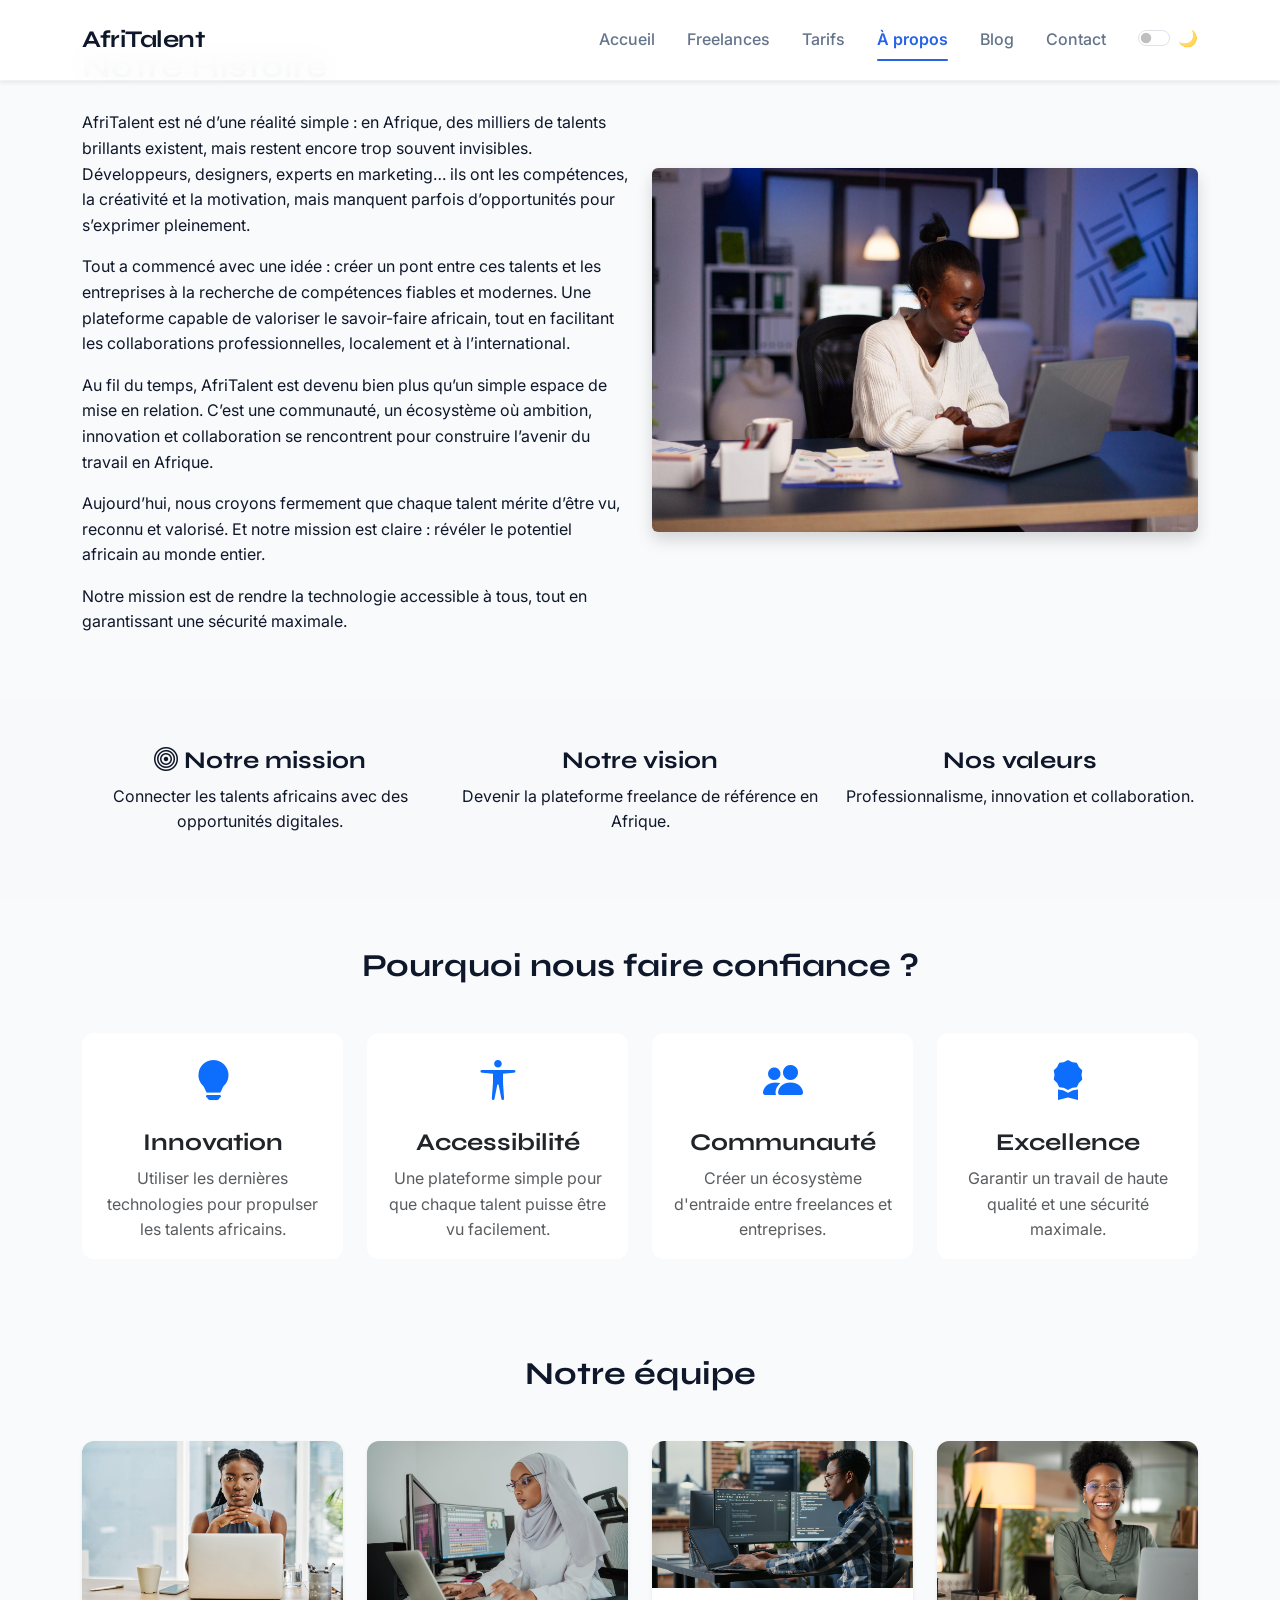
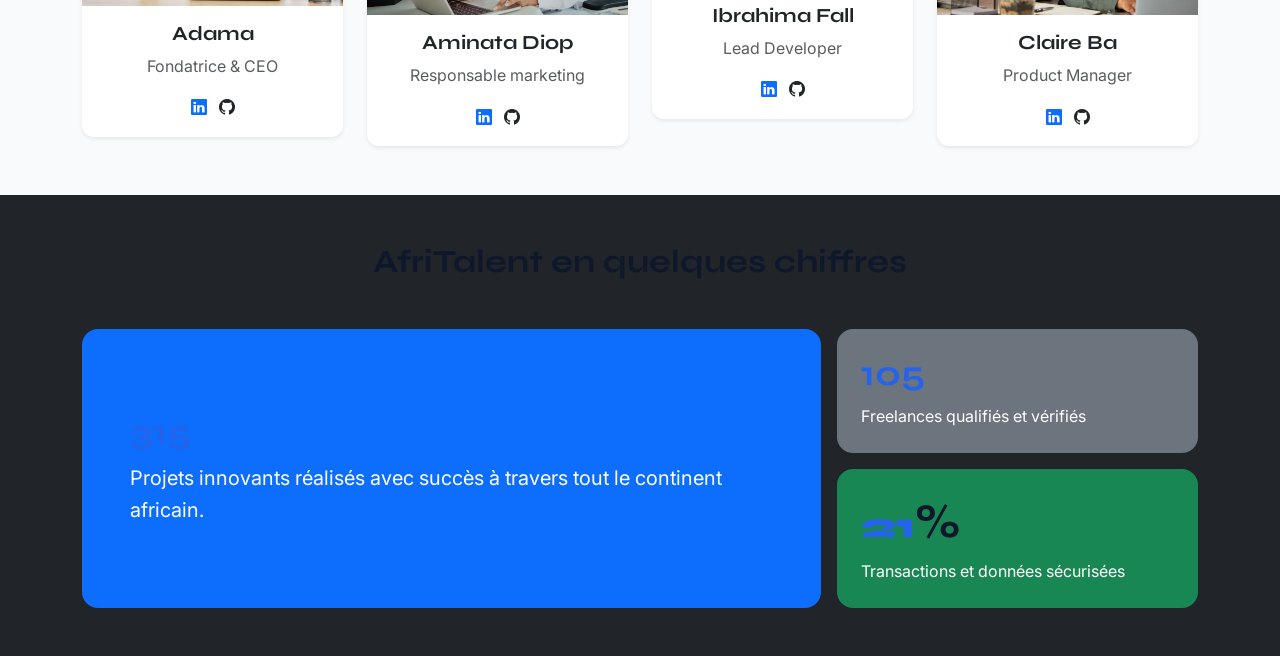
==== commit f87f88e8: "JS : compteurs animés au scroll et animations fade-in des sections" ====
--- a/about.html
+++ b/about.html
@@ -44,7 +44,7 @@
     <section class="histoire py-5">
     <div class="container">
         <div class="row align-items-center">
-            <div class="col-md-6">
+            <div class="col-md-6 fade-in fade-delay-1">
                 <h2 class="mb-4">Notre Histoire</h2>
                 <p>
                     AfriTalent est né d’une réalité simple : en Afrique, des milliers de talents brillants existent, mais restent encore trop souvent invisibles. Développeurs, designers, experts en marketing… ils ont les compétences, la créativité et la motivation, mais manquent parfois d’opportunités pour s’exprimer pleinement.
@@ -62,14 +62,14 @@
                     Notre mission est de rendre la technologie accessible à tous, tout en garantissant une sécurité maximale.
                 </p>
             </div>
-            <div class="col-md-6">
+            <div class="col-md-6 fade-in fade-delay-2">
                 <img src="images/notre-histoire.jpg" alt="Notre équipe au travail" class="img-fluid rounded shadow">
             </div>
         </div>
     </div>
 </section>
 
-<section class="py-5 bg-light">
+<section class="py-5 bg-light fade-in">
     <div class="container">
         <div class="row text-center">
 
@@ -92,7 +92,7 @@
     </div>
 </section>
 <!-- Section Valeurs Détaillées -->
-<section class="nos-valeurs py-5">
+<section class="nos-valeurs py-5 fade-in">
     <div class="container text-center">
         <h2 class="mb-5">Pourquoi nous faire confiance ?</h2>
         <div class="row g-4">
@@ -149,7 +149,7 @@
 
         <div class="row g-4">
             <div class="col-12 col-md-6 col-lg-3">
-                <div class="card text-center border-0 shadow-sm">
+                <div class="card text-center border-0 shadow-sm fade-in fade-delay-1">
                     <img src="images/adama.jpg" class="card-img-top" alt="Fondatrice">
                     <div class="card-body">
                         <h5 class="card-title">Adama</h5>
@@ -162,7 +162,7 @@
                 </div>
             </div>
             <div class="col-12 col-md-6 col-lg-3">
-                <div class="card text-center border-0 shadow-sm">
+                <div class="card text-center border-0 shadow-sm fade-in fade-delay-2">
                     <img src="images/aminata-diop.jpg" class="card-img-top" alt="Responsable marketing">
                     <div class="card-body">
                         <h5 class="card-title">Aminata Diop</h5>
@@ -175,7 +175,7 @@
                 </div>
             </div>
             <div class="col-12 col-md-6 col-lg-3">
-                <div class="card text-center border-0 shadow-sm">
+                <div class="card text-center border-0 shadow-sm fade-in fade-delay-3">
                     <img src="images/ibrahima-fall.jpj.jpg" class="card-img-top" alt="Développeur principal">
                     <div class="card-body">
                         <h5 class="card-title">Ibrahima Fall</h5>
@@ -188,7 +188,7 @@
                 </div>
             </div>
             <div class="col-12 col-md-6 col-lg-3">
-                <div class="card text-center border-0 shadow-sm">
+                <div class="card text-center border-0 shadow-sm fade-in fade-delay-4">
                     <img src="images/claire-ba.jpg" class="card-img-top" alt="Responsable produit">
                     <div class="card-body">
                         <h5 class="card-title">Claire Ba</h5>
@@ -203,23 +203,25 @@
         </div>
     </div>
 </section> 
- <section class="chiffres-cles py-5 bg-dark text-white">
+ <section class="chiffres-cles py-5 bg-dark text-white fade-in">
         <div class="container">
             <h2 class="text-center mb-5">AfriTalent en quelques chiffres</h2>
             <div class="row g-3">
                 <div class="col-md-8">
                     <div class="bg-primary p-5 rounded-4 h-100 d-flex flex-column justify-content-center">
-                        <h3 class="display-3 fw-bold">1500+</h3>
+                        <h3 class="display-3 fw-bold counter" data-target="1500">0</h3>
                         <p class="fs-5 mb-0">Projets innovants réalisés avec succès à travers tout le continent africain.</p>
                     </div>
                 </div>
                 <div class="col-md-4">
                     <div class="bg-secondary p-4 rounded-4 mb-3">
-                        <h3 class="display-5 fw-bold">500+</h3>
+                        <h3 class="display-5 fw-bold counter" data-target="500">0</h3>
                         <p class="mb-0 text-light-50">Freelances qualifiés et vérifiés</p>
                     </div>
                     <div class="bg-success p-4 rounded-4">
-                        <h3 class="display-5 fw-bold">100%</h3>
+                        <h3 class="display-5 fw-bold">
+                            <span class="counter" data-target="100">0</span>%
+                        </h3>
                         <p class="mb-0">Transactions et données sécurisées</p>
                     </div>
                 </div>
--- a/css/style.css
+++ b/css/style.css
@@ -1477,4 +1477,49 @@
     background-color: #2563eb !important;
     border-color: #2563eb !important;
     color: #ffffff !important;
-}+}
+/* ========================================================================== 
+            COMMIT 7
+   Fade-in animations
+========================================================================== */
+
+.fade-in {
+    opacity: 0;
+    transform: translateY(20px);
+    transition: opacity 0.6s ease-out, transform 0.6s ease-out;
+    will-change: opacity, transform;
+}
+
+.fade-in.show {
+    opacity: 1;
+    transform: translateY(0);
+}
+/* Delais d'animation */
+    
+    .fade-delay-1 {
+        transition-delay: 0.3s;
+    } 
+    .fade-delay-2 {
+        transition-delay: 0.6s;
+    } 
+    .fade-delay-3 {
+        transition-delay: 0.9s;
+    } 
+    .fade-delay-4 {
+        transition-delay: 1.2s;
+    } 
+    .fade-delay-5 {
+        transition-delay: 1.5s;
+    } 
+    .fade-delay-6 {
+        transition-delay: 1.8s;
+    }
+    .fade-delay-7 {
+        transition-delay: 2.1s;
+    } 
+    .fade-delay-8 {
+        transition-delay: 2.1s;
+    } 
+    .fade-delay-9 {
+        transition-delay: 2.4s;
+    }
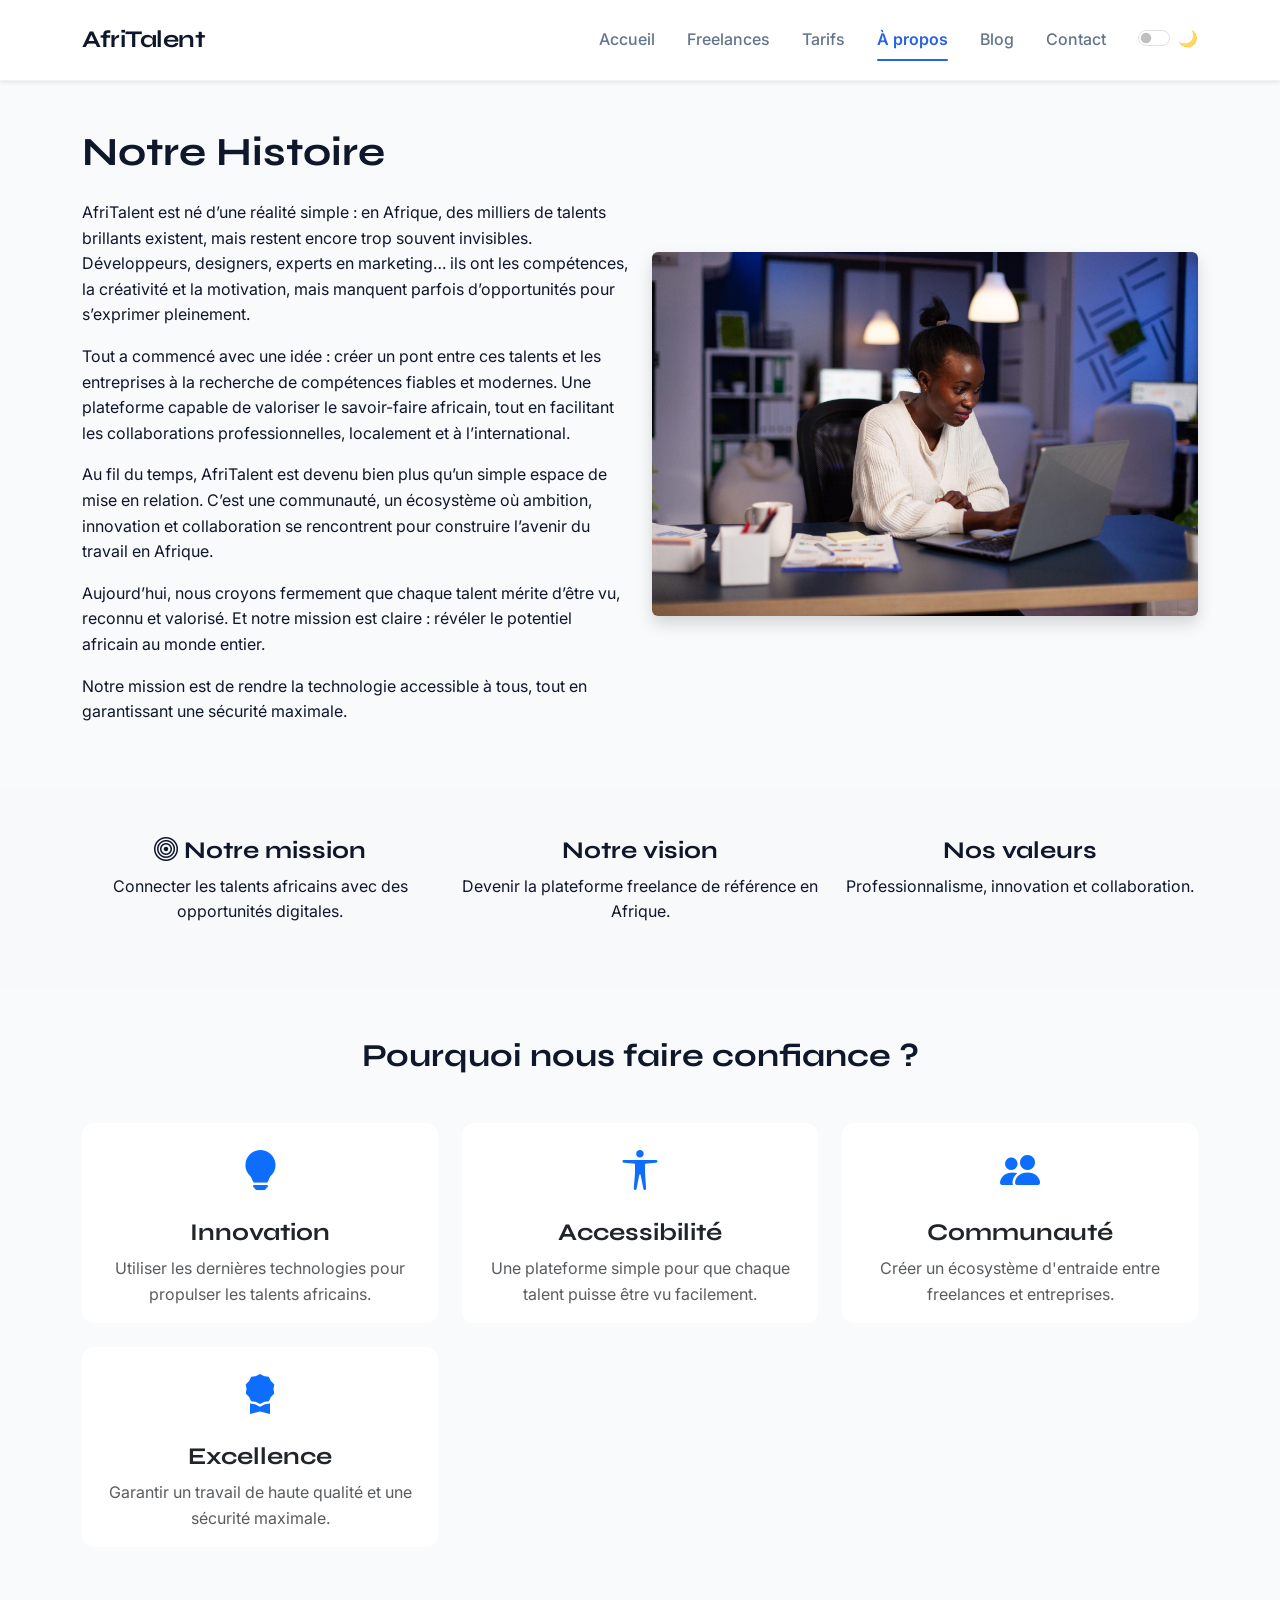
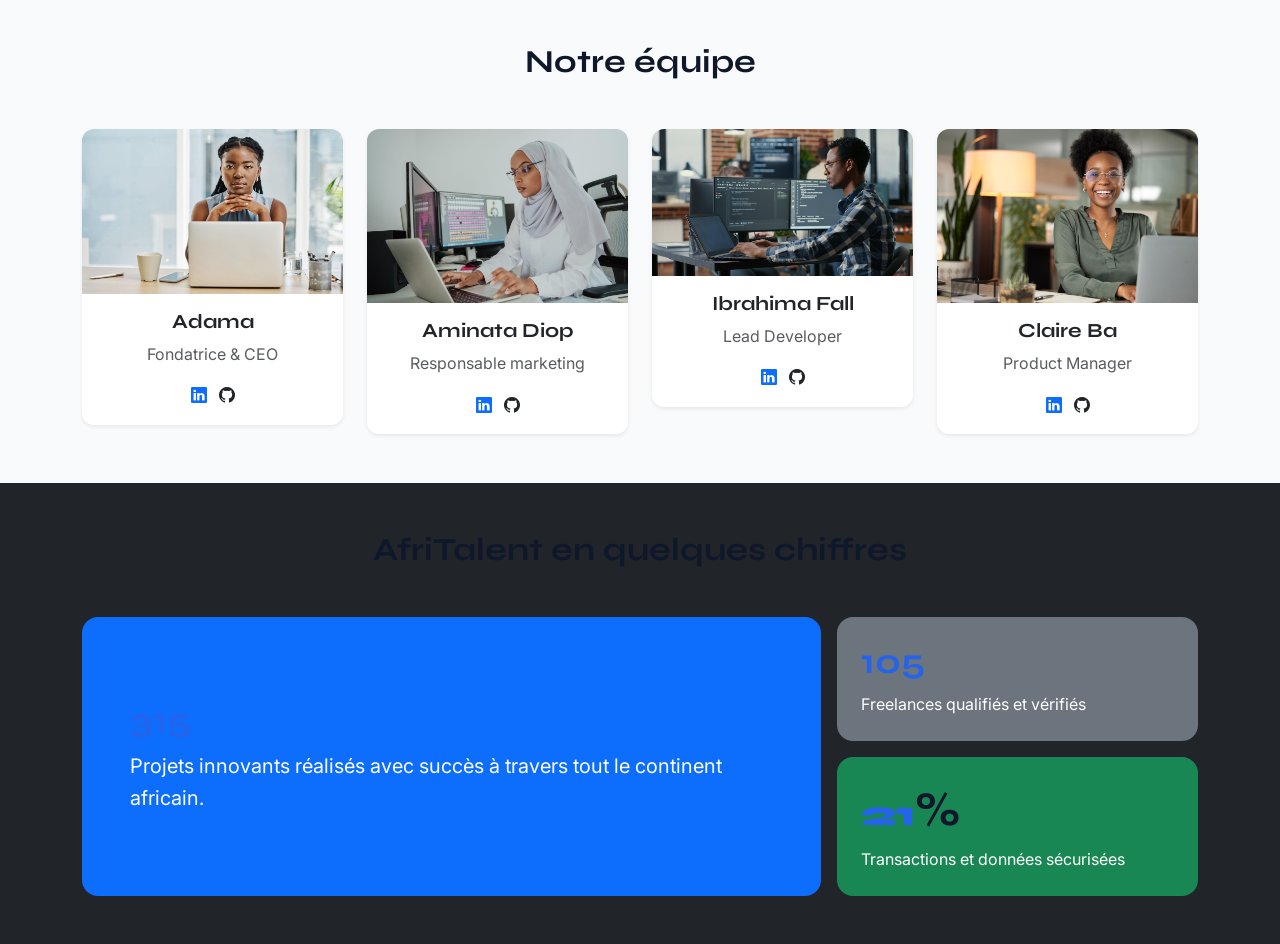
==== commit 837be268: "COMMIT 9: Finalisation : corrections responsive, optimisation du code et commentaires" ====
--- a/about.html
+++ b/about.html
@@ -1,34 +1,39 @@
 <!DOCTYPE html>
-<html lang="en">
+<html lang="fr">
+
 <head>
     <meta charset="UTF-8">
     <meta name="viewport" content="width=device-width, initial-scale=1.0">
     <title>À Propos - AfriTalent</title>
 
 
-    <link href="https://cdn.jsdelivr.net/npm/bootstrap@5.3.8/dist/css/bootstrap.min.css" rel="stylesheet" integrity="sha384-sRIl4kxILFvY47J16cr9ZwB07vP4J8+LH7qKQnuqkuIAvNWLzeN8tE5YBujZqJLB" crossorigin="anonymous">
+    <link href="https://cdn.jsdelivr.net/npm/bootstrap@5.3.8/dist/css/bootstrap.min.css" rel="stylesheet"
+        integrity="sha384-sRIl4kxILFvY47J16cr9ZwB07vP4J8+LH7qKQnuqkuIAvNWLzeN8tE5YBujZqJLB" crossorigin="anonymous">
     <link rel="stylesheet" href="https://cdn.jsdelivr.net/npm/bootstrap-icons@1.11.0/font/bootstrap-icons.css">
-    
+
     <link rel="stylesheet" type="text/css" href="css/style.css">
 </head>
 
 <body>
+    <!-- ===================================== NAVBAR/HEARDER ================================================== -->
     <header>
         <nav class="navbar navbar-expand-lg bg-body-tertiary fixed-top shadow-sm">
             <div class="container">
-                <a class="navbar-brand fw-bold" href="index.html">AfriTalent</a>
-                <button class="navbar-toggler" type="button" data-bs-toggle="collapse" data-bs-target="#navbar" aria-controls="navbar" aria-expanded="false" aria-label="Toggle navigation">
+                <a class="navbar-brand" href="index.html">AfriTalent</a>
+                <button class="navbar-toggler" type="button" data-bs-toggle="collapse" data-bs-target="#navbar"
+                    aria-controls="navbar" aria-expanded="false" aria-label="Toggle navigation">
                     <span class="navbar-toggler-icon"></span>
                 </button>
                 <div class="collapse navbar-collapse" id="navbar">
                     <ul class="navbar-nav ms-auto mb-2 mb-lg-0">
-                       <li class="nav-item"><a class="nav-link" href="index.html">Accueil</a></li>
-                       <li class="nav-item"><a class="nav-link" href="freelances.html">Freelances</a></li>
-                       <li class="nav-item"><a class="nav-link" href="tarifs.html">Tarifs</a></li>
-                       <li class="nav-item"><a class="nav-link active" aria-current="page" href="about.html">À propos</a></li>
-                       <li class="nav-item"><a class="nav-link" href="blog.html">Blog</a></li>
-                       <li class="nav-item"><a class="nav-link" href="contact.html">Contact</a></li>
-                
+                        <li class="nav-item"><a class="nav-link" href="index.html">Accueil</a></li>
+                        <li class="nav-item"><a class="nav-link" href="freelances.html">Freelances</a></li>
+                        <li class="nav-item"><a class="nav-link" href="tarifs.html">Tarifs</a></li>
+                        <li class="nav-item"><a class="nav-link active" aria-current="page" href="about.html">À
+                                propos</a></li>
+                        <li class="nav-item"><a class="nav-link" href="blog.html">Blog</a></li>
+                        <li class="nav-item"><a class="nav-link" href="contact.html">Contact</a></li>
+
 
                     </ul>
                     <div class="form-check form-switch ms-3">
@@ -40,177 +45,196 @@
 
         </nav>
     </header>
+    <!-- =================================== SECTION: Notre Histoire ================================================= -->
 
     <section class="histoire py-5">
-    <div class="container">
-        <div class="row align-items-center">
-            <div class="col-md-6 fade-in fade-delay-1">
-                <h2 class="mb-4">Notre Histoire</h2>
-                <p>
-                    AfriTalent est né d’une réalité simple : en Afrique, des milliers de talents brillants existent, mais restent encore trop souvent invisibles. Développeurs, designers, experts en marketing… ils ont les compétences, la créativité et la motivation, mais manquent parfois d’opportunités pour s’exprimer pleinement.
-                </p>    
-                <p>
-                    Tout a commencé avec une idée : créer un pont entre ces talents et les entreprises à la recherche de compétences fiables et modernes. Une plateforme capable de valoriser le savoir-faire africain, tout en facilitant les collaborations professionnelles, localement et à l’international.
-                </p>
-                <p>
-                    Au fil du temps, AfriTalent est devenu bien plus qu’un simple espace de mise en relation. C’est une communauté, un écosystème où ambition, innovation et collaboration se rencontrent pour construire l’avenir du travail en Afrique.
-                </p>
-                <p>
-                    Aujourd’hui, nous croyons fermement que chaque talent mérite d’être vu, reconnu et valorisé. Et notre mission est claire : révéler le potentiel africain au monde entier.
-                </p>
-                <p>
-                    Notre mission est de rendre la technologie accessible à tous, tout en garantissant une sécurité maximale.
-                </p>
-            </div>
-            <div class="col-md-6 fade-in fade-delay-2">
-                <img src="images/notre-histoire.jpg" alt="Notre équipe au travail" class="img-fluid rounded shadow">
-            </div>
-        </div>
-    </div>
-</section>
-
-<section class="py-5 bg-light fade-in">
-    <div class="container">
-        <div class="row text-center">
-
-            <div class="col-md-4">
-                <h4><i class="bi bi-bullseye"></i> Notre mission</h4>
-                <p>Connecter les talents africains avec des opportunités digitales.</p>
-            </div>
-
-            <div class="col-md-4">
-                <h4>Notre vision</h4>
-                <p>Devenir la plateforme freelance de référence en Afrique.</p>
-            </div>
-
-            <div class="col-md-4">
-                <h4>Nos valeurs</h4>
-                <p>Professionnalisme, innovation et collaboration.</p>
-            </div>
-
-        </div>
-    </div>
-</section>
-<!-- Section Valeurs Détaillées -->
-<section class="nos-valeurs py-5 fade-in">
-    <div class="container text-center">
-        <h2 class="mb-5">Pourquoi nous faire confiance ?</h2>
-        <div class="row g-4">
-            <!-- Innovation -->
-            <div class="col-md-3">
-                <div class="card h-100 border-0">
-                    <div class="card-body">
-                        <i class="bi bi-lightbulb-fill text-primary fs-1"></i>
-                        <h4 class="card-title mt-3">Innovation</h4>
-                        <p class="card-text text-muted">Utiliser les dernières technologies pour propulser les talents africains.</p>
-                    </div>
-                </div>
-            </div>
-
-            <!-- Accessibilité -->
-            <div class="col-md-3">
-                <div class="card h-100 border-0">
-                    <div class="card-body">
-                        <i class="bi bi-universal-access text-primary fs-1"></i>
-                        <h4 class="card-title mt-3">Accessibilité</h4>
-                        <p class="card-text text-muted">Une plateforme simple pour que chaque talent puisse être vu facilement.</p>
-                    </div>
-                </div>
-            </div>
-
-            <!-- Communauté -->
-            <div class="col-md-3">
-                <div class="card h-100 border-0">
-                    <div class="card-body">
-                        <i class="bi bi-people-fill text-primary fs-1"></i>
-                        <h4 class="card-title mt-3">Communauté</h4>
-                        <p class="card-text text-muted">Créer un écosystème d'entraide entre freelances et entreprises.</p>
-                    </div>
-                </div>
-            </div>
-
-            <!-- Excellence -->
-            <div class="col-md-3">
-                <div class="card h-100 border-0">
-                    <div class="card-body">
-                        <i class="bi bi-award-fill text-primary fs-1"></i>
-                        <h4 class="card-title mt-3">Excellence</h4>
-                        <p class="card-text text-muted">Garantir un travail de haute qualité et une sécurité maximale.</p>
-                    </div>
-                </div>
-            </div>
-        </div>
-    </div>
-</section>
-
-<section class="py-5">
-    <div class="container">
-        <h2 class="text-center mb-5">Notre équipe</h2>
-
-        <div class="row g-4">
-            <div class="col-12 col-md-6 col-lg-3">
-                <div class="card text-center border-0 shadow-sm fade-in fade-delay-1">
-                    <img src="images/adama.jpg" class="card-img-top" alt="Fondatrice">
-                    <div class="card-body">
-                        <h5 class="card-title">Adama</h5>
-                        <p class="card-text text-muted">Fondatrice & CEO</p>
-                        <div class="reseaux-sociaux">
-                            <a href="#" class="text-primary me-2"><i class="bi bi-linkedin"></i></a>
-                            <a href="#" class="text-dark"><i class="bi bi-github"></i></a>
-                        </div>
-                    </div>    
-                </div>
-            </div>
-            <div class="col-12 col-md-6 col-lg-3">
-                <div class="card text-center border-0 shadow-sm fade-in fade-delay-2">
-                    <img src="images/aminata-diop.jpg" class="card-img-top" alt="Responsable marketing">
-                    <div class="card-body">
-                        <h5 class="card-title">Aminata Diop</h5>
-                        <p class="card-text text-muted">Responsable marketing</p>
-                        <div class="reseaux-sociaux">
-                            <a href="#" class="text-primary me-2"><i class="bi bi-linkedin"></i></a>
-                            <a href="#" class="text-dark"><i class="bi bi-github"></i></a>
-                        </div>
-                    </div>    
-                </div>
-            </div>
-            <div class="col-12 col-md-6 col-lg-3">
-                <div class="card text-center border-0 shadow-sm fade-in fade-delay-3">
-                    <img src="images/ibrahima-fall.jpj.jpg" class="card-img-top" alt="Développeur principal">
-                    <div class="card-body">
-                        <h5 class="card-title">Ibrahima Fall</h5>
-                        <p class="card-text text-muted">Lead Developer</p>
-                        <div class="reseaux-sociaux">
-                            <a href="#" class="text-primary me-2"><i class="bi bi-linkedin"></i></a>
-                            <a href="#" class="text-dark"><i class="bi bi-github"></i></a>
-                        </div>
-                    </div>    
-                </div>
-            </div>
-            <div class="col-12 col-md-6 col-lg-3">
-                <div class="card text-center border-0 shadow-sm fade-in fade-delay-4">
-                    <img src="images/claire-ba.jpg" class="card-img-top" alt="Responsable produit">
-                    <div class="card-body">
-                        <h5 class="card-title">Claire Ba</h5>
-                        <p class="card-text text-muted">Product Manager</p>
-                        <div class="reseaux-sociaux">
-                            <a href="#" class="text-primary me-2"><i class="bi bi-linkedin"></i></a>
-                            <a href="#" class="text-dark"><i class="bi bi-github"></i></a>
-                        </div>
-                    </div>    
-                </div>
-            </div>
-        </div>
-    </div>
-</section> 
- <section class="chiffres-cles py-5 bg-dark text-white fade-in">
+        <div class="container">
+            <div class="row align-items-center">
+                <!--TEXTE-->
+                <div class="col-md-6 fade-in fade-delay-1">
+                    <h1 class="mb-4">Notre Histoire</h1>
+                    <p>
+                        AfriTalent est né d’une réalité simple : en Afrique, des milliers de talents brillants existent,
+                        mais restent encore trop souvent invisibles. Développeurs, designers, experts en marketing… ils
+                        ont les compétences, la créativité et la motivation, mais manquent parfois d’opportunités pour
+                        s’exprimer pleinement.
+                    </p>
+                    <p>
+                        Tout a commencé avec une idée : créer un pont entre ces talents et les entreprises à la
+                        recherche de compétences fiables et modernes. Une plateforme capable de valoriser le
+                        savoir-faire africain, tout en facilitant les collaborations professionnelles, localement et à
+                        l’international.
+                    </p>
+                    <p>
+                        Au fil du temps, AfriTalent est devenu bien plus qu’un simple espace de mise en relation. C’est
+                        une communauté, un écosystème où ambition, innovation et collaboration se rencontrent pour
+                        construire l’avenir du travail en Afrique.
+                    </p>
+                    <p>
+                        Aujourd’hui, nous croyons fermement que chaque talent mérite d’être vu, reconnu et valorisé. Et
+                        notre mission est claire : révéler le potentiel africain au monde entier.
+                    </p>
+                    <p>
+                        Notre mission est de rendre la technologie accessible à tous, tout en garantissant une sécurité
+                        maximale.
+                    </p>
+                </div>
+                <!--PHOTO-->
+                <div class="col-md-6 fade-in fade-delay-2">
+                    <img src="images/notre-histoire.jpg" alt="Notre équipe au travail" class="img-fluid rounded shadow">
+                </div>
+            </div>
+        </div>
+    </section>
+    <!-- ====================================== SECTION: Nos valeurs ============================================= -->
+    <section class="py-5 bg-light fade-in">
+        <div class="container">
+            <div class="row text-center">
+
+                <div class="col-12 col-md-4">
+                    <h4><i class="bi bi-bullseye"></i> Notre mission</h4>
+                    <p>Connecter les talents africains avec des opportunités digitales.</p>
+                </div>
+
+                <div class="col-12 col-md-4">
+                    <h4>Notre vision</h4>
+                    <p>Devenir la plateforme freelance de référence en Afrique.</p>
+                </div>
+
+                <div class="col-12 col-md-4">
+                    <h4>Nos valeurs</h4>
+                    <p>Professionnalisme, innovation et collaboration.</p>
+                </div>
+
+            </div>
+        </div>
+    </section>
+    <!-- ==================================== Section Valeurs Détaillées ========================================= -->
+    <section class="nos-valeurs py-5 fade-in">
+        <div class="container text-center">
+            <h2 class="mb-5">Pourquoi nous faire confiance ?</h2>
+            <div class="row g-4">
+                <!-- Innovation -->
+                <div class="col-12 col-md-4">
+                    <div class="card h-100 border-0">
+                        <div class="card-body">
+                            <i class="bi bi-lightbulb-fill text-primary fs-1"></i>
+                            <h4 class="card-title mt-3">Innovation</h4>
+                            <p class="card-text text-muted">Utiliser les dernières technologies pour propulser les
+                                talents africains.</p>
+                        </div>
+                    </div>
+                </div>
+
+                <!-- Accessibilité -->
+                <div class="col-12 col-md-4">
+                    <div class="card h-100 border-0">
+                        <div class="card-body">
+                            <i class="bi bi-universal-access text-primary fs-1"></i>
+                            <h4 class="card-title mt-3">Accessibilité</h4>
+                            <p class="card-text text-muted">Une plateforme simple pour que chaque talent puisse être vu
+                                facilement.</p>
+                        </div>
+                    </div>
+                </div>
+
+                <!-- Communauté -->
+                <div class="col-12 col-md-4">
+                    <div class="card h-100 border-0">
+                        <div class="card-body">
+                            <i class="bi bi-people-fill text-primary fs-1"></i>
+                            <h4 class="card-title mt-3">Communauté</h4>
+                            <p class="card-text text-muted">Créer un écosystème d'entraide entre freelances et
+                                entreprises.</p>
+                        </div>
+                    </div>
+                </div>
+
+                <!-- Excellence -->
+                <div class="col-12 col-md-4">
+                    <div class="card h-100 border-0">
+                        <div class="card-body">
+                            <i class="bi bi-award-fill text-primary fs-1"></i>
+                            <h4 class="card-title mt-3">Excellence</h4>
+                            <p class="card-text text-muted">Garantir un travail de haute qualité et une sécurité
+                                maximale.</p>
+                        </div>
+                    </div>
+                </div>
+            </div>
+        </div>
+    </section>
+    <!-- ======================================== SECTION: L'équipe ================================================= -->
+    <section class="py-5">
+        <div class="container">
+            <h2 class="text-center mb-5">Notre équipe</h2>
+
+            <div class="row g-4">
+                <div class="col-12 col-md-6 col-lg-3">
+                    <div class="card text-center border-0 shadow-sm fade-in fade-delay-1">
+                        <img src="images/adama.jpg" class="card-img-top" alt="Fondatrice">
+                        <div class="card-body">
+                            <h5 class="card-title">Adama</h5>
+                            <p class="card-text text-muted">Fondatrice & CEO</p>
+                            <div class="reseaux-sociaux">
+                                <a href="#" class="text-primary me-2"><i class="bi bi-linkedin"></i></a>
+                                <a href="#" class="text-dark"><i class="bi bi-github"></i></a>
+                            </div>
+                        </div>
+                    </div>
+                </div>
+                <div class="col-12 col-md-6 col-lg-3">
+                    <div class="card text-center border-0 shadow-sm fade-in fade-delay-2">
+                        <img src="images/aminata-diop.jpg" class="card-img-top" alt="Responsable marketing">
+                        <div class="card-body">
+                            <h5 class="card-title">Aminata Diop</h5>
+                            <p class="card-text text-muted">Responsable marketing</p>
+                            <div class="reseaux-sociaux">
+                                <a href="#" class="text-primary me-2"><i class="bi bi-linkedin"></i></a>
+                                <a href="#" class="text-dark"><i class="bi bi-github"></i></a>
+                            </div>
+                        </div>
+                    </div>
+                </div>
+                <div class="col-12 col-md-6 col-lg-3">
+                    <div class="card text-center border-0 shadow-sm fade-in fade-delay-3">
+                        <img src="images/ibrahima-fall.jpj.jpg" class="card-img-top" alt="Développeur principal">
+                        <div class="card-body">
+                            <h5 class="card-title">Ibrahima Fall</h5>
+                            <p class="card-text text-muted">Lead Developer</p>
+                            <div class="reseaux-sociaux">
+                                <a href="#" class="text-primary me-2"><i class="bi bi-linkedin"></i></a>
+                                <a href="#" class="text-dark"><i class="bi bi-github"></i></a>
+                            </div>
+                        </div>
+                    </div>
+                </div>
+                <div class="col-12 col-md-6 col-lg-3">
+                    <div class="card text-center border-0 shadow-sm fade-in fade-delay-4">
+                        <img src="images/claire-ba.jpg" class="card-img-top" alt="Responsable produit">
+                        <div class="card-body">
+                            <h5 class="card-title">Claire Ba</h5>
+                            <p class="card-text text-muted">Product Manager</p>
+                            <div class="reseaux-sociaux">
+                                <a href="#" class="text-primary me-2"><i class="bi bi-linkedin"></i></a>
+                                <a href="#" class="text-dark"><i class="bi bi-github"></i></a>
+                            </div>
+                        </div>
+                    </div>
+                </div>
+            </div>
+        </div>
+    </section>
+    <!-- ====================================== SECTION: Chiffres clés ================================================= -->
+    <section class="chiffres-cles py-5 bg-dark text-white fade-in">
         <div class="container">
             <h2 class="text-center mb-5">AfriTalent en quelques chiffres</h2>
             <div class="row g-3">
                 <div class="col-md-8">
                     <div class="bg-primary p-5 rounded-4 h-100 d-flex flex-column justify-content-center">
                         <h3 class="display-3 fw-bold counter" data-target="1500">0</h3>
-                        <p class="fs-5 mb-0">Projets innovants réalisés avec succès à travers tout le continent africain.</p>
+                        <p class="fs-5 mb-0">Projets innovants réalisés avec succès à travers tout le continent
+                            africain.</p>
                     </div>
                 </div>
                 <div class="col-md-4">
@@ -227,9 +251,12 @@
                 </div>
             </div>
         </div>
-    </section>  
-    <button id="backToTop">↑</button>        
+    </section>
+    <button id="backToTop">↑</button>
     <script src="js/main.js"></script>
-    <script src="https://cdn.jsdelivr.net/npm/bootstrap@5.3.8/dist/js/bootstrap.bundle.min.js" integrity="sha384-FKyoEForCGlyvwx9Hj09JcYn3nv7wiPVlz7YYwJrWVcXK/BmnVDxM+D2scQbITxI" crossorigin="anonymous"></script>
+    <script src="https://cdn.jsdelivr.net/npm/bootstrap@5.3.8/dist/js/bootstrap.bundle.min.js"
+        integrity="sha384-FKyoEForCGlyvwx9Hj09JcYn3nv7wiPVlz7YYwJrWVcXK/BmnVDxM+D2scQbITxI"
+        crossorigin="anonymous"></script>
 </body>
+
 </html>
--- a/css/style.css
+++ b/css/style.css
@@ -2,9 +2,9 @@
    1. IMPORTATIONS & VARIABLES GLOBAL (Google Fonts & :root)
    ========================================================================== */
 @import url('https://fonts.googleapis.com/css2?family=Inter:wght@400;500;600&family=Syne:wght@700;800&display=swap');
-
-:root {
-    /* Palette de couleurs (Cohérente & orientée Tech/Sécurité) */
+/* importer des polices depuis google Fonts */
+:root {      /* stockage des valeurs */
+    /* Palette de couleurs (Cohérente) */
     --color-primary: #2563eb;       /* Bleu Tech principal */
     --color-primary-dark: #1d4ed8;  /* Bleu foncé pour les survols (hover) */
     --color-secondary: #0f172a;    /* Bleu nuit / Noir pour les titres et le mode sombre */
@@ -12,11 +12,11 @@
     --color-bg-light: #f8fafc;     /* Fond de page ultra-clair */
     --color-muted: #64748b;        /* Gris pour les textes secondaires / descriptions */
 
-    /* Typographies (Exigence des 2 Google Fonts) */
-    --font-titles: 'Syne', sans-serif;
-    --font-body: 'Inter', sans-serif;
-
-    /* Espacements standardisés */
+    /* Exigence des 2 Google Fonts */
+    --font-titles: 'Syne', sans-serif; /* syne est reconnu par css grace a mon @import de meme que inter */
+    --font-body: 'Inter', sans-serif; /* inter= police de texte / syne= police de titres */
+
+    /* mes variables pour les espaces */
     --space-xs: 0.5rem;   /* 8px */
     --space-sm: 1rem;     /* 16px */
     --space-md: 2rem;     /* 32px */
@@ -25,10 +25,8 @@
     /* Transitions fluides pour les boutons et liens */
     --transition-smooth: all 0.3s ease;
 }
-/* ==========================================================================
-   2. RESET CSS & STYLES DE BASE
-   ========================================================================== */
-*, *::before, *::after {
+/* Remettre les marges a 0 */
+* {
     box-sizing: border-box;
     margin: 0;
     padding: 0;
@@ -38,8 +36,9 @@
     font-family: var(--font-body);
     background-color: var(--color-bg-light);
     color: var(--color-secondary);
-    line-height: 1.6;
-    overflow-x: hidden;   
+    line-height: 1.6; /*interligne*/
+    overflow-x: hidden;   /* je cache tout ce qui se depasse horizontalement */
+    padding-top: 80px; /* ajoute une marge en haut de 80px pour eviter que mes sections passent sous le navbar*/ 
 }
 img {
         max-width: 100%;
@@ -51,11 +50,11 @@
     section {
         padding: var(--space-lg) 0;
     }
-/* Application de la police des titres globalement */
-h1, h2, h3, h4, h5, h6, .display-4, .navbar-brand {
+/* Application de la police, couleur et de l'epaisseur sur mes titres, mon logo,   */
+h1, h2, h3, h4, h5, h6, .navbar-brand {
     font-family: var(--font-titles);
     color: var(--color-secondary);
-    font-weight: 700;
+    font-weight: 700; /* gras */
 }
 
 a {
@@ -67,8 +66,8 @@
    3. LAYOUT GÉNÉRAL : NAVBAR STYLISÉE
    ========================================================================== */
 .navbar {
-    background-color: rgba(255, 255, 255, 0.95) !important;
-    backdrop-filter: blur(10px); /* Petit effet de flou moderne derrière la barre */
+    background-color: rgba(255, 255, 255, 0.95) !important; /* !important: pour le forcer a used ma couleur */
+   /* backdrop-filter: blur(10px); /* Petit effet de flou moderne derrière la barre */
     border-bottom: 1px solid rgba(0, 0, 0, 0.05);
     padding: var(--space-sm) 0;
 }
@@ -123,8 +122,8 @@
    HERO SECTION
    ========================================================================== */
 .hero-section {
-    padding-top: 9rem; /* Un peu d'espace pour ne pas coller à la navbar fixe */
-    padding-bottom: 4rem;
+    /*padding-top: 9rem; /* Un peu d'espace pour ne pas coller à la navbar fixe */
+    /*padding-bottom: 4rem; */
     background: linear-gradient(
         135deg,
         #f8fafc 0%,
@@ -272,7 +271,7 @@
 }
 
 .etape4 {
-    grid-column: span 2;
+    grid-column: span 2; /* prend la largeur de deux colonne */
 }
 
 .bento-item i {
@@ -288,7 +287,7 @@
     margin-bottom: var(--space-xs);
 }
 
-/* Correction de la classe pour correspondre au HTML (<span class="etape-numero">) */
+
 .etape-numero {
     position: absolute;
     top: var(--space-md);
@@ -327,11 +326,11 @@
     width: 70px;
     height: 70px;
     margin: 0 auto var(--space-sm) auto;
-    border-radius: 50%;
+    border-radius: 50%;  /* arrondir les coins (50%= cercle) */
     background: rgba(37,99,235,0.08);
     display: flex;
-    justify-content: center;
-    align-items: center;
+    justify-content: center; /* centre horizontalement */
+    align-items: center;  /* centre verticalement */
     transition: var(--transition-smooth);
 }
 
@@ -372,7 +371,7 @@
 .testimonial-card {
     max-width: 700px;
     margin: 0 auto var(--space-lg) auto;
-    background-color: #f8fafc; /* Remplacé par une couleur web standard si ta variable n'est pas encore lue */
+    background-color: #f8fafc; 
     padding: var(--space-lg);
     border-radius: 24px;
     text-align: center;
@@ -596,7 +595,7 @@
 /* ==========================================================================
    PETITS MOBILES — 375px
    ========================================================================== */
-@media (max-width: 375px) {
+@media (max-width: 375px) { /* applique ses regles seulement si l'ecran fait moins de 375px */
 
     .hero-content h1 {
         font-size: 2.2rem;
@@ -606,7 +605,7 @@
         font-size: 0.95rem;
     }
 
-    /* Correction : Ajout de tes classes personnalisées du Hero pour le 100% */
+    
     .btn,
     .btn-primary,
     .btn-outline-primary,
@@ -656,14 +655,14 @@
    NAVBAR DYNAMIQUE AU SCROLL
    ========================================================================== */
 .navbar {
-    backdrop-filter: blur(14px);
-    transition: all 0.3s ease;
+    transition: var(--transition-smooth);
 }
 
 .navbar-scrolled {
     padding: 0.45rem 0 !important;
     background-color: rgba(255, 255, 255, 0.95) !important;
     box-shadow: 0 10px 30px rgba(0, 0, 0, 0.08);
+    backdrop-filter: blur(50px); /* pour rendre flou le fond de mon navbar de se fait au moment du scroll on ne voit pas le contenue defiler derriere */
 }
 
 /* ==========================================================================
@@ -672,7 +671,7 @@
 .section-filtres .barre-filtre {
     display: flex;
     gap: 10px;
-    flex-wrap: wrap;
+    flex-wrap: wrap; /* si y'a plus d'espace alors ligne suivante */
     margin-top: var(--space-md);
 }
 
@@ -690,7 +689,7 @@
     border: 1px solid #e2e8f0;
     border-radius: 30px;
 
-    cursor: pointer;
+    cursor: pointer; /* permettant lorsque le curseur passe sur l'element, il devient une main cliquable */
     transition: var(--transition-smooth);
 }
 
@@ -739,17 +738,17 @@
     margin-right: 8px;
 }
 
-.bento-grid .etape.numero {
+.bento-grid .etape-numero {
     font-size: 0.85rem;
     font-weight: 700;
 
     color: var(--color-primary);
 
-    text-transform: uppercase;
+    text-transform: uppercase; /* TOUT EN MAJUSCULE */ 
     letter-spacing: 0.5px;
 }
 
-.bento-grid > div[class^="etape"] h3 {
+.bento-grid > div[class^="etape"] h3 { /* je vise  tous les h3 qui sont a l'interieur des div  enfants directs de bento-grid et dont leurs noms commencent par: etape */
     font-size: 1.3rem;
     font-weight: 700;
 
@@ -800,7 +799,7 @@
     width: 100%;
     height: 100%;
 
-    object-fit: cover;
+    object-fit: cover; /* mettre l'image dans son contenu sans le deformer */
 
     transition: transform 0.4s ease;
 }
@@ -815,7 +814,7 @@
     top: 15px;
     left: 15px;
 
-    z-index: 2;
+    z-index: 2; /* pour mettre le prix en haut */
 
     padding: 0.4rem 0.9rem;
 
@@ -1060,7 +1059,7 @@
 
 /* DETAILS */
 .tarif-detail {
-    flex-grow: 1;
+    flex-grow: 1; /* s'etire pour occuper la place libre */
 
     margin-bottom: var(--space-md);
 }
@@ -1378,7 +1377,7 @@
     opacity: 0;
     visibility: hidden;
 
-    transition: all 0.3s ease;
+    transition: var(--transition-smooth);
 }
 
 #backToTop.show {
@@ -1493,7 +1492,7 @@
 .fade-in.show {
     opacity: 1;
     transform: translateY(0);
-}
+}    
 /* Delais d'animation */
     
     .fade-delay-1 {
